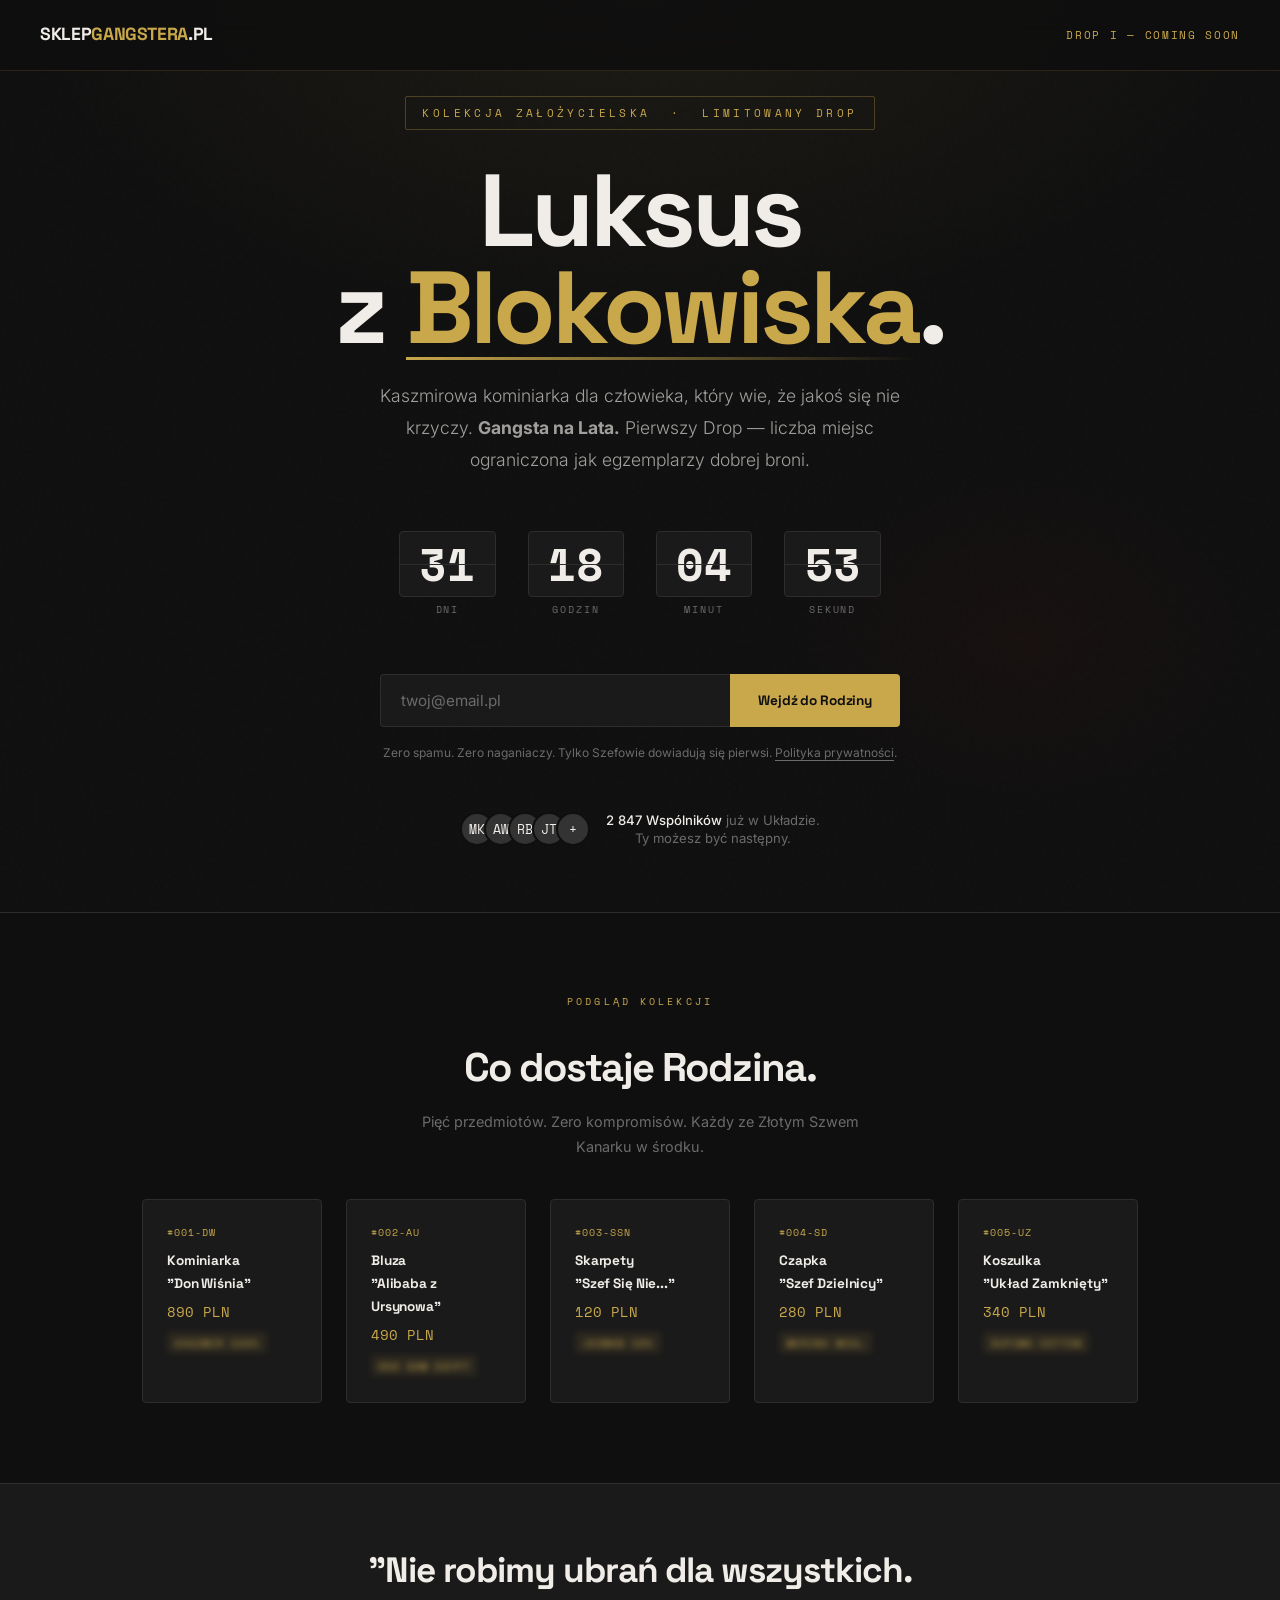
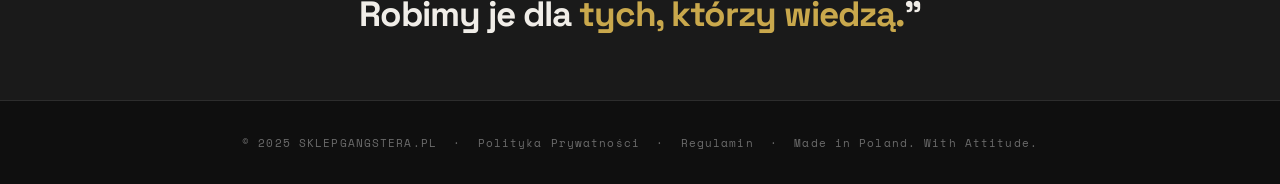
==== index.html @ 91f9b4fa "zmiany na start" ====
<!DOCTYPE html>
<html lang="pl">
<head>
  <meta charset="UTF-8">
  <meta name="viewport" content="width=device-width, initial-scale=1.0">
  <title>sklepgangstera.pl — Wejdź do Rodziny | Drop I 2025</title>
  <meta name="description" content="Ironiczny dom mody z polskim rodowodem. Kaszmirowe kominiarski, 500GSM bluzy. Materiały jak paryski dom mody, klimat jak Ursynów. Zapisz się na premierowy drop.">
  <meta property="og:title" content="sklepgangstera.pl — Luksus z Blokowiska">
  <meta property="og:description" content="Wejdź do Rodziny. Pierwszy Drop już wkrótce.">
  <meta property="og:type" content="website">
  <link rel="canonical" href="https://sklepgangstera.pl">
  <link rel="stylesheet" href="style1.css">
  <!-- Favicon placeholder -->
  <link rel="icon" href="data:image/svg+xml,<svg xmlns='http://www.w3.org/2000/svg' viewBox='0 0 100 100'><text y='.9em' font-size='90'>🖤</text></svg>">
</head>
<body>

  <!-- ── NAVBAR ─────────────────────────── -->
  <nav class="navbar" role="navigation" aria-label="Nawigacja główna">
    <a href="#" class="navbar-logo" aria-label="sklepgangstera.pl strona główna">
      SKLEP<span>GANGSTERA</span>.PL
    </a>
    <span class="navbar-tag">DROP I — COMING SOON</span>
  </nav>

  <!-- ── HERO ───────────────────────────── -->
  <section class="hero" aria-labelledby="hero-headline">
    <div class="hero-bg" aria-hidden="true"></div>
    <div class="hero-bg-img" aria-hidden="true"></div>
    <div class="hero-noise" aria-hidden="true"></div>

    <div class="hero-content">

      <!-- Eyebrow -->
      <div class="hero-eyebrow" role="text">
        Kolekcja Założycielska &nbsp;·&nbsp; Limitowany Drop
      </div>

      <!-- Headline -->
      <h1 class="hero-headline" id="hero-headline">
        Luksus<br>
        z <span class="gold">Blokowiska</span>.
      </h1>

      <!-- Sub copy -->
      <p class="hero-sub">
        Kaszmirowa kominiarka dla człowieka, który wie, że jakoś
        się nie krzyczy. <strong>Gangsta na Lata.</strong>
        Pierwszy Drop — liczba miejsc ograniczona jak egzemplarzy
        dobrej broni.
      </p>

      <!-- Countdown -->
      <div class="countdown-wrap" aria-label="Odliczanie do premiery">
        <div class="countdown-item">
          <div class="countdown-num" id="cd-days">00</div>
          <div class="countdown-label">Dni</div>
        </div>
        <div class="countdown-item">
          <div class="countdown-num" id="cd-hours">00</div>
          <div class="countdown-label">Godzin</div>
        </div>
        <div class="countdown-item">
          <div class="countdown-num" id="cd-mins">00</div>
          <div class="countdown-label">Minut</div>
        </div>
        <div class="countdown-item">
          <div class="countdown-num" id="cd-secs">00</div>
          <div class="countdown-label">Sekund</div>
        </div>
      </div>

      <!-- Waitlist Form -->
      <div class="waitlist-form">
        <form id="waitlist-form" novalidate>
          <div class="form-group">
            <label for="email-input" class="sr-only">Twój adres email</label>
            <input
              type="email"
              id="email-input"
              class="form-input"
              placeholder="twoj@email.pl"
              required
              autocomplete="email"
              aria-required="true"
            >
            <button type="submit" class="form-btn" id="waitlist-submit-btn">
              Wejdź do Rodziny
            </button>
          </div>
          <p class="form-fine-print">
            Zero spamu. Zero naganiaczy. Tylko Szefowie dowiadują się pierwsi.
            <a href="#" tabindex="-1">Polityka prywatności</a>.
          </p>
        </form>

        <div class="form-success" id="form-success" role="alert" aria-live="polite">
          <div class="check-icon" aria-hidden="true">✦</div>
          <p>Jesteś w Układzie, Wspólniku.</p>
          <span>Dostaniesz maila pierwsza/pierwszy. Przed wszystkimi innymi.</span>
        </div>
      </div>

      <!-- Social Proof -->
      <div class="social-proof" aria-label="Dowód społeczny">
        <div class="avatars" aria-hidden="true">
          <div class="av">MK</div>
          <div class="av">AW</div>
          <div class="av">RB</div>
          <div class="av">JT</div>
          <div class="av">+</div>
        </div>
        <p class="social-text">
          <strong>2 847 Wspólników</strong> już w Układzie.<br>
          Ty możesz być następny.
        </p>
      </div>

    </div>
  </section>

  <!-- ── PRODUCT TEASER ─────────────────── -->
  <section class="teaser" aria-labelledby="teaser-heading">
    <div class="teaser-label">Podgląd Kolekcji</div>
    <h2 id="teaser-heading" style="font-family: var(--font-head); font-size: clamp(1.6rem,4vw,2.5rem); font-weight: 800; letter-spacing: -0.04em; margin-bottom: 0.5rem;">
      Co dostaje Rodzina.
    </h2>
    <p style="color: var(--cement); font-size: 0.9rem; max-width: 480px; margin: 0 auto;">
      Pięć przedmiotów. Zero kompromisów. Każdy ze Złotym Szwem Kanarku w środku.
    </p>

    <div class="teaser-products" role="list">

      <article class="teaser-product" role="listitem">
        <div class="tp-tag">#001-DW</div>
        <div class="tp-name">Kominiarka<br>"Don Wiśnia"</div>
        <div class="tp-price">890 PLN</div>
        <div class="blur-badge">Kaszmir 100%</div>
      </article>

      <article class="teaser-product" role="listitem">
        <div class="tp-tag">#002-AU</div>
        <div class="tp-name">Bluza<br>"Alibaba z Ursynowa"</div>
        <div class="tp-price">490 PLN</div>
        <div class="blur-badge">500 GSM Egypt</div>
      </article>

      <article class="teaser-product" role="listitem">
        <div class="tp-tag">#003-SSN</div>
        <div class="tp-name">Skarpety<br>"Szef Się Nie..."</div>
        <div class="tp-price">120 PLN</div>
        <div class="blur-badge">Jedwab 15%</div>
      </article>

      <article class="teaser-product" role="listitem">
        <div class="tp-tag">#004-SD</div>
        <div class="tp-name">Czapka<br>"Szef Dzielnicy"</div>
        <div class="tp-price">280 PLN</div>
        <div class="blur-badge">Merino Wool</div>
      </article>

      <article class="teaser-product" role="listitem">
        <div class="tp-tag">#005-UZ</div>
        <div class="tp-name">Koszulka<br>"Układ Zamknięty"</div>
        <div class="tp-price">340 PLN</div>
        <div class="blur-badge">Supima Cotton</div>
      </article>

    </div>
  </section>

  <!-- ── MANIFESTO ──────────────────────── -->
  <section class="manifesto" aria-label="Manifest marki">
    <blockquote>
      "Nie robimy ubrań dla wszystkich.<br>
      Robimy je dla <em>tych, którzy wiedzą.</em>"
    </blockquote>
  </section>

  <!-- ── FOOTER ─────────────────────────── -->
  <footer role="contentinfo">
    <p>
      &copy; 2025 SKLEPGANGSTERA.PL &nbsp;·&nbsp;
      <a href="#">Polityka Prywatności</a> &nbsp;·&nbsp;
      <a href="#">Regulamin</a> &nbsp;·&nbsp;
      Made in Poland. With Attitude.
    </p>
  </footer>

  <!-- ── SCRIPTS ────────────────────────── -->
  <script>
    /* === COUNTDOWN ======================= */
    (function() {
      // Drop date: 31 dni od dziś
      const dropDate = new Date();
      dropDate.setDate(dropDate.getDate() + 31);
      dropDate.setHours(20, 0, 0, 0);

      const pad = n => String(n).padStart(2, '0');

      function tick() {
        const now  = Date.now();
        const diff = dropDate - now;

        if (diff <= 0) {
          document.getElementById('cd-days').textContent  = '00';
          document.getElementById('cd-hours').textContent = '00';
          document.getElementById('cd-mins').textContent  = '00';
          document.getElementById('cd-secs').textContent  = '00';
          return;
        }

        const days  = Math.floor(diff / 86400000);
        const hours = Math.floor((diff % 86400000) / 3600000);
        const mins  = Math.floor((diff % 3600000)  / 60000);
        const secs  = Math.floor((diff % 60000)    / 1000);

        document.getElementById('cd-days').textContent  = pad(days);
        document.getElementById('cd-hours').textContent = pad(hours);
        document.getElementById('cd-mins').textContent  = pad(mins);
        document.getElementById('cd-secs').textContent  = pad(secs);
      }

      tick();
      setInterval(tick, 1000);
    })();

    /* === FORM SUBMIT ===================== */
    (function() {
      const form    = document.getElementById('waitlist-form');
      const success = document.getElementById('form-success');
      const input   = document.getElementById('email-input');
      const btn     = document.getElementById('waitlist-submit-btn');

      form.addEventListener('submit', function(e) {
        e.preventDefault();

        const email = input.value.trim();
        if (!email || !email.includes('@')) {
          input.style.borderColor = '#8c1c13';
          input.focus();
          return;
        }

        // Reset border
        input.style.borderColor = '';

        // Loading state
        btn.textContent = '...';
        btn.disabled = true;

        // Simulate API call (replace with real endpoint)
        setTimeout(() => {
          form.style.display = 'none';
          success.classList.add('visible');

          // Store locally as fallback
          try {
            const emails = JSON.parse(localStorage.getItem('sg_waitlist') || '[]');
            if (!emails.includes(email)) {
              emails.push(email);
              localStorage.setItem('sg_waitlist', JSON.stringify(emails));
            }
          } catch(err) {}
        }, 900);
      });

      // Real-time validation feedback
      input.addEventListener('input', function() {
        if (this.style.borderColor === 'rgb(140, 28, 19)') {
          this.style.borderColor = '';
        }
      });
    })();

    /* === MICRO SCROLL ANIMATION ========== */
    (function() {
      const observer = new IntersectionObserver((entries) => {
        entries.forEach(entry => {
          if (entry.isIntersecting) {
            entry.target.style.opacity = '1';
            entry.target.style.transform = 'translateY(0)';
          }
        });
      }, { threshold: 0.15 });

      document.querySelectorAll('.teaser-product, .manifesto blockquote').forEach(el => {
        el.style.opacity = '0';
        el.style.transform = 'translateY(24px)';
        el.style.transition = 'opacity 0.6s ease, transform 0.6s ease';
        observer.observe(el);
      });
    })();

    /* === PARALLAX BG ===================== */
    (function() {
      const bg = document.querySelector('.hero-bg-img');
      if (!bg || window.matchMedia('(prefers-reduced-motion: reduce)').matches) return;

      window.addEventListener('scroll', () => {
        const y = window.scrollY * 0.4;
        bg.style.transform = `translateY(${y}px)`;
      }, { passive: true });
    })();
  </script>
  <!-- Screen reader only style -->
  <style>.sr-only{position:absolute;width:1px;height:1px;padding:0;margin:-1px;overflow:hidden;clip:rect(0,0,0,0);border:0;white-space:nowrap}</style>
</body>
</html>
---- style1.css ----
/* ============================================
   style1.css — SKLEPGANGSTERA.PL
   Landing Page / Waitlist (index1.html)
   ============================================ */

@import url('https://fonts.googleapis.com/css2?family=Space+Grotesk:wght@400;600;700;800&family=Inter:wght@300;400;500&family=Space+Mono:wght@400;700&display=swap');

/* ── CSS VARIABLES ─────────────────────────── */
:root {
  --asfalt:       #0f0f0f;
  --betoniarz:    #1a1a1a;
  --grys:         #2d2d2d;
  --cement:       #6b6b6b;
  --kaszmirowy:   #f0ede8;
  --kanarek:      #c9a84c;
  --kanarek-luz:  #e8c96a;
  --krew:         #8c1c13;

  --font-head:  'Space Grotesk', sans-serif;
  --font-body:  'Inter', sans-serif;
  --font-mono:  'Space Mono', monospace;

  --radius:     4px;
  --transition: 0.3s cubic-bezier(0.4, 0, 0.2, 1);
  --max-w:      1200px;
}

/* ── RESET ────────────────────────────────── */
*, *::before, *::after { box-sizing: border-box; margin: 0; padding: 0; }

html {
  scroll-behavior: smooth;
  -webkit-font-smoothing: antialiased;
}

body {
  background: var(--asfalt);
  color: var(--kaszmirowy);
  font-family: var(--font-body);
  font-weight: 400;
  line-height: 1.7;
  overflow-x: hidden;
}

/* ── NAV BAR ──────────────────────────────── */
.navbar {
  position: fixed;
  top: 0; left: 0; right: 0;
  z-index: 100;
  display: flex;
  align-items: center;
  justify-content: space-between;
  padding: 1.25rem 2.5rem;
  background: rgba(15, 15, 15, 0.85);
  backdrop-filter: blur(20px);
  border-bottom: 1px solid rgba(201, 168, 76, 0.15);
}

.navbar-logo {
  font-family: var(--font-head);
  font-weight: 800;
  font-size: 1.1rem;
  letter-spacing: -0.02em;
  color: var(--kaszmirowy);
  text-decoration: none;
}

.navbar-logo span {
  color: var(--kanarek);
}

.navbar-tag {
  font-family: var(--font-mono);
  font-size: 0.7rem;
  color: var(--kanarek);
  letter-spacing: 0.15em;
  text-transform: uppercase;
}

/* ── HERO SECTION ─────────────────────────── */
.hero {
  position: relative;
  min-height: 100vh;
  display: flex;
  align-items: center;
  justify-content: center;
  overflow: hidden;
}

.hero-bg {
  position: absolute;
  inset: 0;
  background:
    radial-gradient(ellipse 80% 60% at 50% 0%, rgba(201, 168, 76, 0.07) 0%, transparent 60%),
    radial-gradient(ellipse 40% 40% at 80% 70%, rgba(140, 28, 19, 0.06) 0%, transparent 50%),
    var(--asfalt);
}

.hero-bg-img {
  position: absolute;
  inset: 0;
  background-image: url('https://images.unsplash.com/photo-1558618666-fcd25c85cd64?w=1920&q=80&auto=format&fit=crop');
  background-size: cover;
  background-position: center 30%;
  opacity: 0.12;
  filter: grayscale(100%);
}

.hero-noise {
  position: absolute;
  inset: 0;
  background-image: url("data:image/svg+xml,%3Csvg viewBox='0 0 256 256' xmlns='http://www.w3.org/2000/svg'%3E%3Cfilter id='noise'%3E%3CfeTurbulence type='fractalNoise' baseFrequency='0.9' numOctaves='4' stitchTiles='stitch'/%3E%3C/filter%3E%3Crect width='100%25' height='100%25' filter='url(%23noise)' opacity='0.04'/%3E%3C/svg%3E");
  opacity: 0.4;
  pointer-events: none;
}

.hero-content {
  position: relative;
  z-index: 2;
  max-width: 860px;
  width: 100%;
  padding: 6rem 2rem 4rem;
  text-align: center;
}

.hero-eyebrow {
  display: inline-block;
  font-family: var(--font-mono);
  font-size: 0.7rem;
  letter-spacing: 0.3em;
  color: var(--kanarek);
  text-transform: uppercase;
  margin-bottom: 2rem;
  padding: 0.4rem 1rem;
  border: 1px solid rgba(201, 168, 76, 0.3);
  border-radius: 2px;
  animation: fadeSlideDown 0.8s var(--transition) both;
}

.hero-headline {
  font-family: var(--font-head);
  font-weight: 800;
  font-size: clamp(2.8rem, 8vw, 6.5rem);
  line-height: 0.95;
  letter-spacing: -0.04em;
  margin-bottom: 1.5rem;
  animation: fadeSlideUp 0.9s var(--transition) 0.1s both;
}

.hero-headline .gold {
  color: var(--kanarek);
  position: relative;
  display: inline-block;
}

.hero-headline .gold::after {
  content: '';
  position: absolute;
  bottom: -4px;
  left: 0;
  right: 0;
  height: 3px;
  background: linear-gradient(90deg, var(--kanarek), transparent);
}

.hero-sub {
  font-family: var(--font-body);
  font-weight: 300;
  font-size: 1.1rem;
  color: rgba(240, 237, 232, 0.65);
  max-width: 520px;
  margin: 0 auto 3.5rem;
  line-height: 1.8;
  animation: fadeSlideUp 0.9s var(--transition) 0.2s both;
}

/* ── COUNTDOWN ────────────────────────────── */
.countdown-wrap {
  display: flex;
  gap: 2rem;
  justify-content: center;
  margin-bottom: 3.5rem;
  animation: fadeSlideUp 0.9s var(--transition) 0.3s both;
}

.countdown-item {
  display: flex;
  flex-direction: column;
  align-items: center;
  gap: 0.25rem;
}

.countdown-num {
  font-family: var(--font-mono);
  font-size: 2.8rem;
  font-weight: 700;
  color: var(--kaszmirowy);
  line-height: 1;
  background: var(--betoniarz);
  border: 1px solid var(--grys);
  padding: 0.6rem 1.2rem;
  border-radius: var(--radius);
  min-width: 80px;
  text-align: center;
  position: relative;
  overflow: hidden;
}

.countdown-num::before {
  content: '';
  position: absolute;
  top: 50%;
  left: 0; right: 0;
  height: 1px;
  background: var(--grys);
}

.countdown-label {
  font-family: var(--font-mono);
  font-size: 0.6rem;
  letter-spacing: 0.2em;
  color: var(--cement);
  text-transform: uppercase;
}

/* ── FORM ─────────────────────────────────── */
.waitlist-form {
  max-width: 520px;
  margin: 0 auto;
  animation: fadeSlideUp 0.9s var(--transition) 0.4s both;
}

.form-group {
  display: flex;
  gap: 0;
  margin-bottom: 1rem;
  position: relative;
}

.form-input {
  flex: 1;
  background: var(--betoniarz);
  border: 1px solid var(--grys);
  border-right: none;
  color: var(--kaszmirowy);
  font-family: var(--font-body);
  font-size: 0.95rem;
  padding: 1rem 1.25rem;
  border-radius: var(--radius) 0 0 var(--radius);
  outline: none;
  transition: border-color var(--transition);
}

.form-input::placeholder {
  color: var(--cement);
}

.form-input:focus {
  border-color: var(--kanarek);
}

.form-btn {
  background: var(--kanarek);
  color: var(--asfalt);
  border: none;
  font-family: var(--font-head);
  font-weight: 700;
  font-size: 0.85rem;
  letter-spacing: -0.01em;
  padding: 1rem 1.75rem;
  cursor: pointer;
  border-radius: 0 var(--radius) var(--radius) 0;
  transition: background var(--transition), transform var(--transition);
  white-space: nowrap;
}

.form-btn:hover {
  background: var(--kanarek-luz);
  transform: translateY(-1px);
}

.form-btn:active {
  transform: translateY(0);
}

.form-fine-print {
  font-family: var(--font-body);
  font-size: 0.75rem;
  color: var(--cement);
  text-align: center;
  margin-top: 1rem;
}

.form-fine-print a {
  color: var(--cement);
  text-decoration: underline;
  text-underline-offset: 3px;
}

/* ── SUCCESS STATE ────────────────────────── */
.form-success {
  display: none;
  text-align: center;
  padding: 2rem;
  border: 1px solid rgba(201, 168, 76, 0.4);
  border-radius: var(--radius);
  background: rgba(201, 168, 76, 0.05);
}

.form-success.visible {
  display: block;
  animation: fadeSlideUp 0.5s var(--transition) both;
}

.form-success .check-icon {
  font-size: 2rem;
  margin-bottom: 0.5rem;
}

.form-success p {
  font-family: var(--font-head);
  font-size: 1.1rem;
  color: var(--kanarek);
  font-weight: 600;
}

.form-success span {
  display: block;
  font-size: 0.85rem;
  color: var(--cement);
  margin-top: 0.4rem;
}

/* ── SOCIAL PROOF ─────────────────────────── */
.social-proof {
  display: flex;
  align-items: center;
  justify-content: center;
  gap: 1rem;
  margin-top: 3rem;
  animation: fadeSlideUp 0.9s var(--transition) 0.5s both;
}

.avatars {
  display: flex;
}

.avatars .av {
  width: 34px;
  height: 34px;
  border-radius: 50%;
  border: 2px solid var(--asfalt);
  background: #333;
  margin-left: -10px;
  overflow: hidden;
  font-size: 0.8rem;
  display: flex;
  align-items: center;
  justify-content: center;
  color: var(--kaszmirowy);
  font-family: var(--font-mono);
}

.avatars .av:first-child { margin-left: 0; }

.social-text {
  font-size: 0.82rem;
  color: var(--cement);
  line-height: 1.4;
}

.social-text strong {
  color: var(--kaszmirowy);
  font-weight: 500;
}

/* ── PRODUCT TEASER ───────────────────────── */
.teaser {
  position: relative;
  padding: 5rem 2rem;
  text-align: center;
  border-top: 1px solid var(--grys);
}

.teaser-label {
  font-family: var(--font-mono);
  font-size: 0.65rem;
  letter-spacing: 0.3em;
  color: var(--kanarek);
  text-transform: uppercase;
  margin-bottom: 1.5rem;
}

.teaser-products {
  display: flex;
  justify-content: center;
  gap: 1.5rem;
  flex-wrap: wrap;
  margin-top: 2.5rem;
}

.teaser-product {
  background: var(--betoniarz);
  border: 1px solid var(--grys);
  border-radius: var(--radius);
  padding: 1.5rem;
  width: 180px;
  text-align: left;
  transition: border-color var(--transition), transform var(--transition);
  position: relative;
  overflow: hidden;
}

.teaser-product::after {
  content: '';
  position: absolute;
  bottom: 0; left: 0; right: 0;
  height: 2px;
  background: linear-gradient(90deg, var(--kanarek), transparent);
  transform: scaleX(0);
  transform-origin: left;
  transition: transform var(--transition);
}

.teaser-product:hover {
  border-color: rgba(201, 168, 76, 0.5);
  transform: translateY(-4px);
}

.teaser-product:hover::after {
  transform: scaleX(1);
}

.tp-tag {
  font-family: var(--font-mono);
  font-size: 0.6rem;
  color: var(--kanarek);
  letter-spacing: 0.1em;
  margin-bottom: 0.5rem;
}

.tp-name {
  font-family: var(--font-head);
  font-weight: 700;
  font-size: 0.85rem;
  letter-spacing: -0.01em;
  color: var(--kaszmirowy);
  margin-bottom: 0.3rem;
}

.tp-price {
  font-family: var(--font-mono);
  font-size: 0.9rem;
  color: var(--kanarek);
}

.blur-badge {
  display: inline-block;
  background: rgba(201, 168, 76, 0.1);
  color: var(--kanarek);
  font-family: var(--font-mono);
  font-size: 0.6rem;
  letter-spacing: 0.1em;
  padding: 0.15rem 0.5rem;
  border-radius: 2px;
  margin-top: 0.5rem;
  text-transform: uppercase;
  filter: blur(3px);
  user-select: none;
}

/* ── MANIFESTO STRIP ──────────────────────── */
.manifesto {
  padding: 4rem 2rem;
  border-top: 1px solid var(--grys);
  text-align: center;
  background: var(--betoniarz);
}

.manifesto blockquote {
  font-family: var(--font-head);
  font-weight: 700;
  font-size: clamp(1.4rem, 4vw, 2.2rem);
  letter-spacing: -0.03em;
  line-height: 1.25;
  max-width: 700px;
  margin: 0 auto;
  color: var(--kaszmirowy);
}

.manifesto blockquote em {
  color: var(--kanarek);
  font-style: normal;
}

/* ── FOOTER ───────────────────────────────── */
footer {
  padding: 2rem;
  text-align: center;
  border-top: 1px solid var(--grys);
  font-family: var(--font-mono);
  font-size: 0.7rem;
  color: var(--cement);
  letter-spacing: 0.1em;
}

footer a {
  color: var(--cement);
  text-decoration: none;
}

footer a:hover {
  color: var(--kanarek);
}

/* ── ANIMATIONS ───────────────────────────── */
@keyframes fadeSlideUp {
  from { opacity: 0; transform: translateY(28px); }
  to   { opacity: 1; transform: translateY(0); }
}

@keyframes fadeSlideDown {
  from { opacity: 0; transform: translateY(-16px); }
  to   { opacity: 1; transform: translateY(0); }
}

/* ── RESPONSIVE ───────────────────────────── */
@media (max-width: 640px) {
  .navbar { padding: 1rem 1.25rem; }
  .navbar-tag { display: none; }

  .hero-content { padding: 5rem 1.25rem 3rem; }

  .countdown-wrap { gap: 1rem; }
  .countdown-num { font-size: 2rem; min-width: 60px; padding: 0.5rem 0.8rem; }

  .form-group { flex-direction: column; }
  .form-input { border-right: 1px solid var(--grys); border-radius: var(--radius) var(--radius) 0 0; }
  .form-btn { border-radius: 0 0 var(--radius) var(--radius); padding: 1rem; }

  .teaser-products { gap: 1rem; }
  .teaser-product { width: 140px; padding: 1rem; }
}
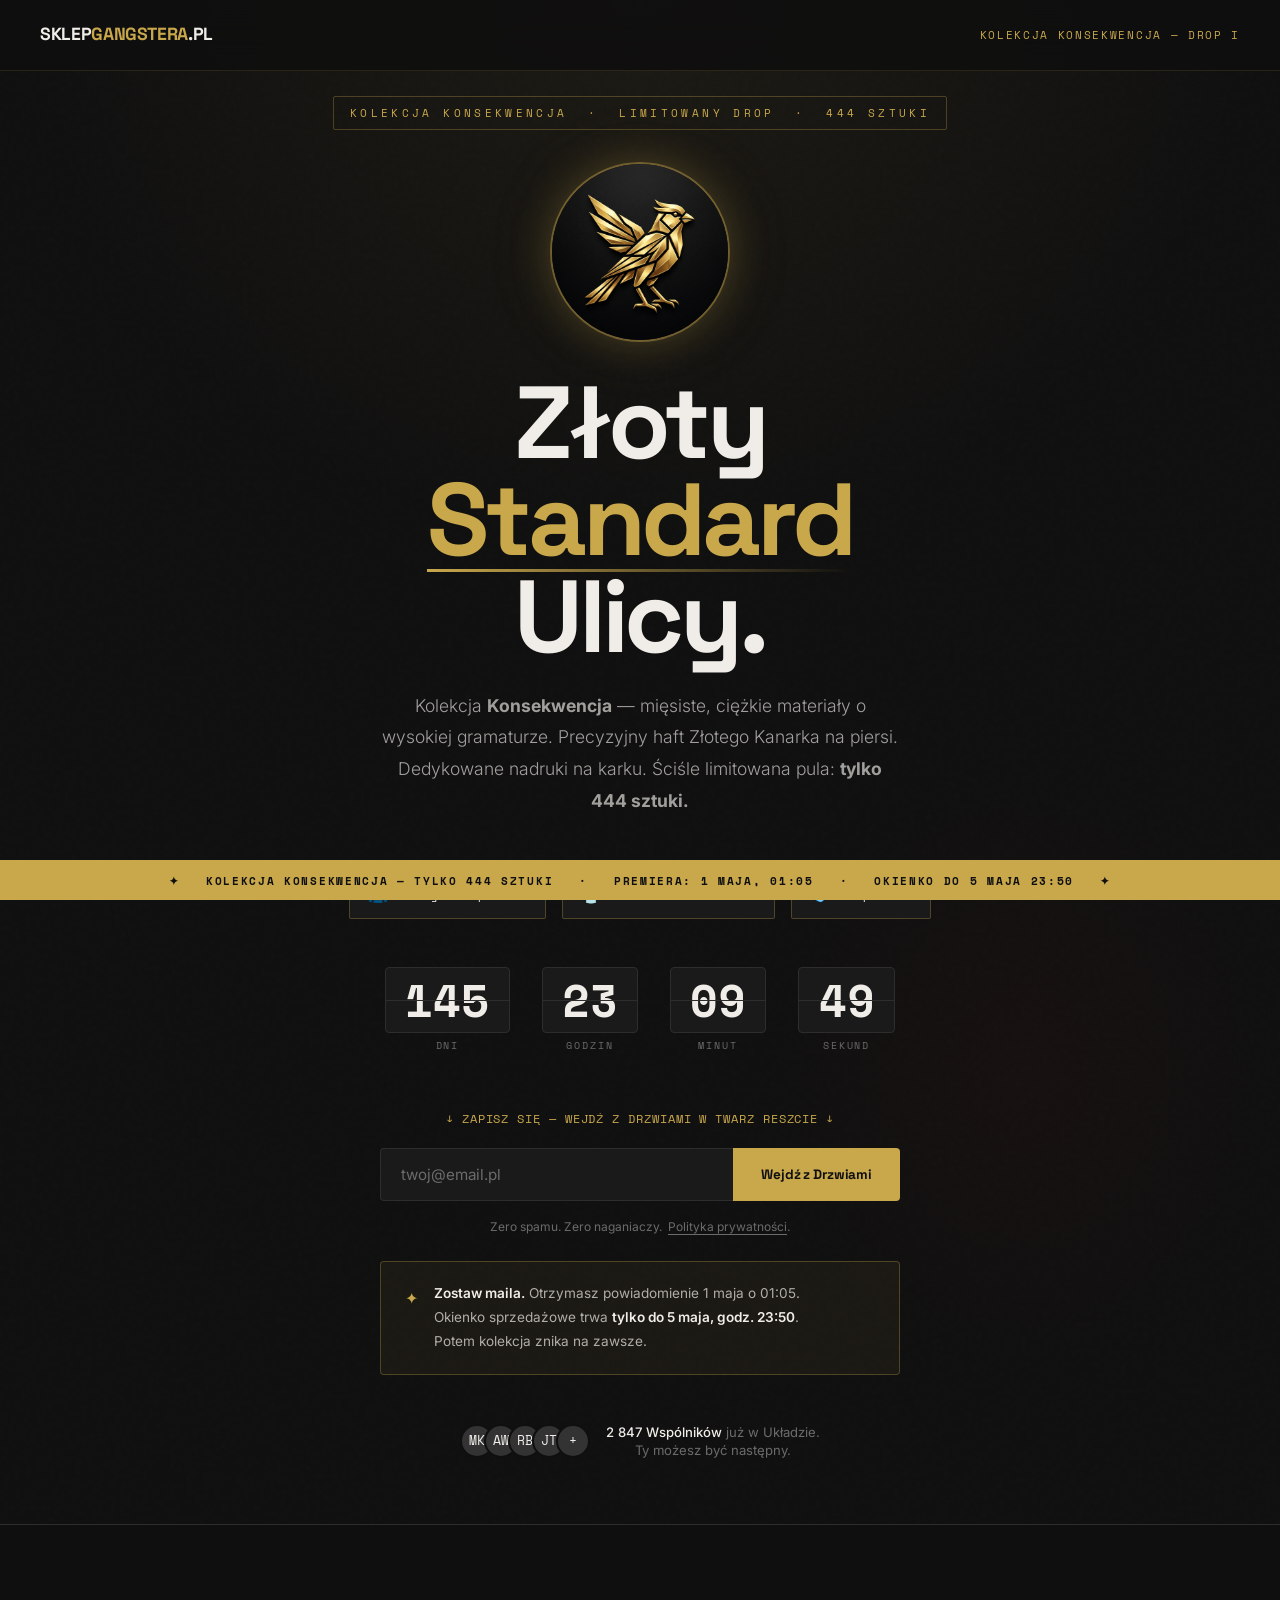
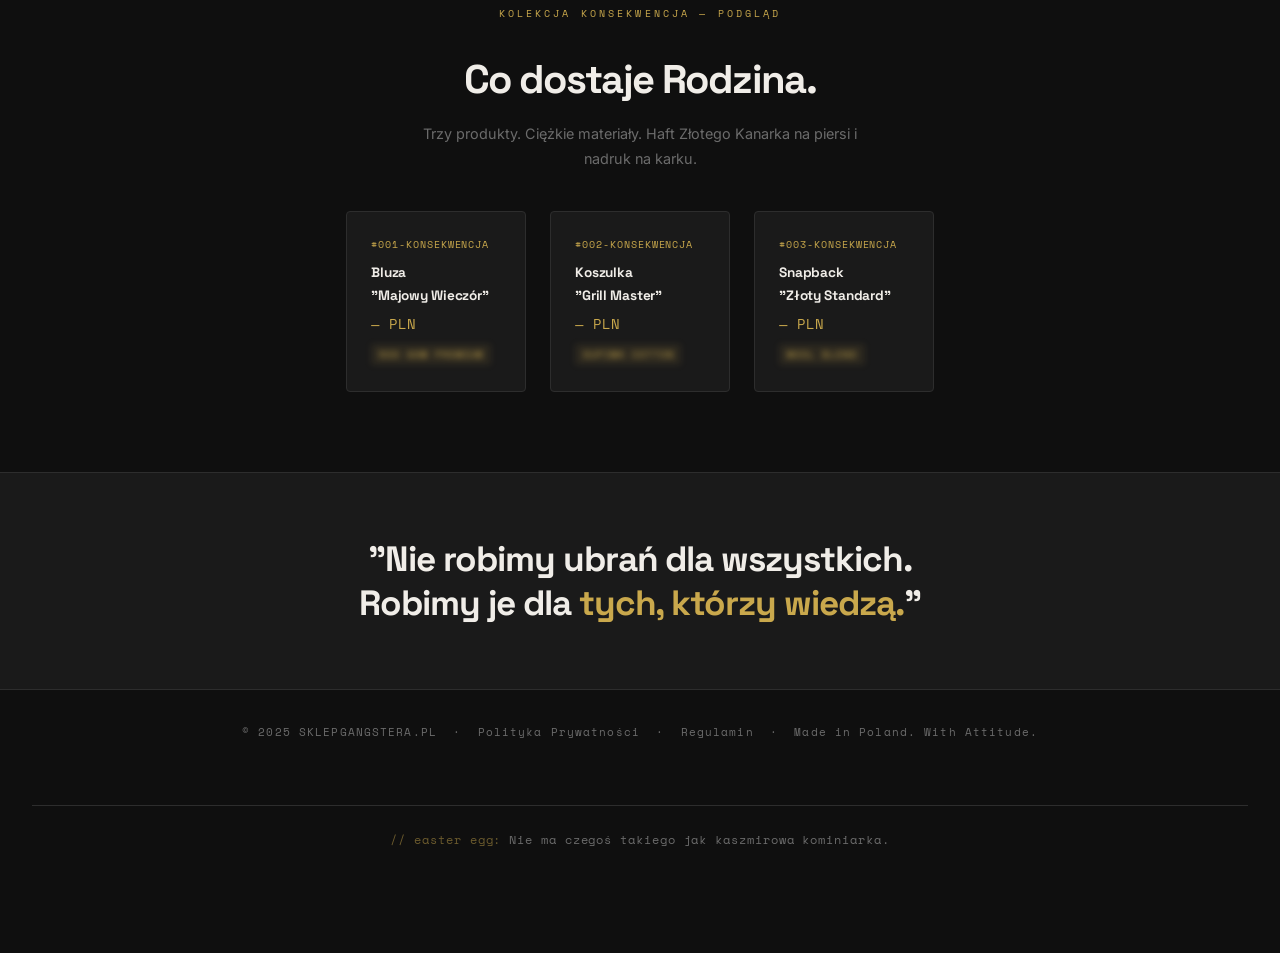
==== commit 8d07c21e: "zmiany na startowe" ====
--- a/index.html
+++ b/index.html
@@ -3,24 +3,123 @@
 <head>
   <meta charset="UTF-8">
   <meta name="viewport" content="width=device-width, initial-scale=1.0">
-  <title>sklepgangstera.pl — Wejdź do Rodziny | Drop I 2025</title>
-  <meta name="description" content="Ironiczny dom mody z polskim rodowodem. Kaszmirowe kominiarski, 500GSM bluzy. Materiały jak paryski dom mody, klimat jak Ursynów. Zapisz się na premierowy drop.">
-  <meta property="og:title" content="sklepgangstera.pl — Luksus z Blokowiska">
-  <meta property="og:description" content="Wejdź do Rodziny. Pierwszy Drop już wkrótce.">
+  <title>sklepgangstera.pl — Złoty Standard Ulicy | Drop Kolekcja Konsekwencja</title>
+  <meta name="description" content="Kolekcja Konsekwencja — tylko 444 sztuki. Bluzy, koszulki, snapbacki z precyzyjnym haftem Złotego Kanarka. Zapisz się na drop 1 maja 01:05.">
+  <meta property="og:title" content="sklepgangstera.pl — Złoty Standard Ulicy">
+  <meta property="og:description" content="Kolekcja Konsekwencja. Tylko 444 sztuki. Drop 1 maja 01:05. Okienko do 5 maja 23:50.">
   <meta property="og:type" content="website">
   <link rel="canonical" href="https://sklepgangstera.pl">
   <link rel="stylesheet" href="style1.css">
-  <!-- Favicon placeholder -->
-  <link rel="icon" href="data:image/svg+xml,<svg xmlns='http://www.w3.org/2000/svg' viewBox='0 0 100 100'><text y='.9em' font-size='90'>🖤</text></svg>">
+  <link rel="icon" href="data:image/svg+xml,<svg xmlns='http://www.w3.org/2000/svg' viewBox='0 0 100 100'><text y='.9em' font-size='90'>🐤</text></svg>">
+  <style>
+    /* ── KANAREK IMAGE ─────────────────────── */
+    .kanarek-hero-img {
+      width: clamp(100px, 18vw, 180px);
+      height: clamp(100px, 18vw, 180px);
+      object-fit: cover;
+      border-radius: 50%;
+      border: 2px solid rgba(201, 168, 76, 0.5);
+      box-shadow: 0 0 40px rgba(201, 168, 76, 0.25), 0 0 80px rgba(201, 168, 76, 0.08);
+      margin: 0 auto 2rem;
+      display: block;
+      animation: fadeSlideDown 0.8s cubic-bezier(0.4, 0, 0.2, 1) both;
+    }
+
+    /* ── STICKY FOMO BANNER ────────────────── */
+    .scarcity-banner {
+      position: fixed;
+      bottom: 0; left: 0; right: 0;
+      z-index: 200;
+      background: var(--kanarek);
+      color: var(--asfalt);
+      font-family: var(--font-mono);
+      font-size: 0.7rem;
+      letter-spacing: 0.15em;
+      text-transform: uppercase;
+      text-align: center;
+      padding: 0.65rem 1rem;
+      font-weight: 700;
+    }
+
+    /* ── COLLECTION PREVIEW ────────────────── */
+    .collection-preview {
+      display: flex;
+      gap: 1rem;
+      justify-content: center;
+      flex-wrap: wrap;
+      margin: 2rem 0 3rem;
+      animation: fadeSlideUp 0.9s cubic-bezier(0.4,0,0.2,1) 0.25s both;
+    }
+
+    .col-pill {
+      background: var(--betoniarz);
+      border: 1px solid rgba(201, 168, 76, 0.3);
+      color: var(--kaszmirowy);
+      font-family: var(--font-mono);
+      font-size: 0.72rem;
+      letter-spacing: 0.1em;
+      padding: 0.55rem 1.1rem;
+      border-radius: 2px;
+      display: flex;
+      align-items: center;
+      gap: 0.5rem;
+    }
+
+    .col-pill-icon {
+      font-size: 1rem;
+    }
+
+    /* ── CTA TEXT ──────────────────────────── */
+    .form-cta-text {
+      font-family: var(--font-mono);
+      font-size: 0.72rem;
+      color: var(--kanarek);
+      letter-spacing: 0.08em;
+      text-transform: uppercase;
+      text-align: center;
+      margin-bottom: 1.2rem;
+    }
+
+    /* ── EASTER EGG / MANIFESTO ──────────────────*/
+    .easter-egg {
+      margin-top: 4rem;
+      padding: 1.5rem 2rem;
+      border-top: 1px solid var(--grys);
+      text-align: center;
+      font-family: var(--font-mono);
+      font-size: 0.72rem;
+      color: var(--cement);
+      letter-spacing: 0.08em;
+    }
+
+    .easter-egg span {
+      color: rgba(201, 168, 76, 0.5);
+    }
+
+    .sr-only {
+      position: absolute;
+      width: 1px; height: 1px;
+      padding: 0; margin: -1px;
+      overflow: hidden;
+      clip: rect(0,0,0,0);
+      border: 0;
+      white-space: nowrap;
+    }
+  </style>
 </head>
 <body>
+
+  <!-- ── STICKY SCARCITY BANNER ──────────────── -->
+  <div class="scarcity-banner" role="status" aria-live="polite">
+    ✦ &nbsp; Kolekcja Konsekwencja — tylko 444 sztuki &nbsp; · &nbsp; Premiera: 1 maja, 01:05 &nbsp; · &nbsp; Okienko do 5 maja 23:50 &nbsp; ✦
+  </div>
 
   <!-- ── NAVBAR ─────────────────────────── -->
   <nav class="navbar" role="navigation" aria-label="Nawigacja główna">
     <a href="#" class="navbar-logo" aria-label="sklepgangstera.pl strona główna">
       SKLEP<span>GANGSTERA</span>.PL
     </a>
-    <span class="navbar-tag">DROP I — COMING SOON</span>
+    <span class="navbar-tag">KOLEKCJA KONSEKWENCJA — DROP I</span>
   </nav>
 
   <!-- ── HERO ───────────────────────────── -->
@@ -33,25 +132,51 @@
 
       <!-- Eyebrow -->
       <div class="hero-eyebrow" role="text">
-        Kolekcja Założycielska &nbsp;·&nbsp; Limitowany Drop
+        Kolekcja Konsekwencja &nbsp;·&nbsp; Limitowany Drop &nbsp;·&nbsp; 444 Sztuki
       </div>
 
-      <!-- Headline -->
+      <!-- Złoty Kanarek -->
+      <img
+        src="kanarek.png"
+        alt="Złoty Kanarek — logo sklepgangstera.pl"
+        class="kanarek-hero-img"
+        fetchpriority="high"
+        decoding="async"
+      >
+
+      <!-- H1 — Nowe hasło marki -->
       <h1 class="hero-headline" id="hero-headline">
-        Luksus<br>
-        z <span class="gold">Blokowiska</span>.
+        Złoty<br>
+        <span class="gold">Standard</span><br>
+        Ulicy.
       </h1>
 
       <!-- Sub copy -->
       <p class="hero-sub">
-        Kaszmirowa kominiarka dla człowieka, który wie, że jakoś
-        się nie krzyczy. <strong>Gangsta na Lata.</strong>
-        Pierwszy Drop — liczba miejsc ograniczona jak egzemplarzy
-        dobrej broni.
+        Kolekcja <strong>Konsekwencja</strong> — mięsiste, ciężkie materiały
+        o wysokiej gramaturze. Precyzyjny haft Złotego Kanarka na piersi.
+        Dedykowane nadruki na karku. Ściśle limitowana pula:
+        <strong>tylko 444 sztuki.</strong>
       </p>
 
+      <!-- Collection preview pills -->
+      <div class="collection-preview" role="list" aria-label="Asortyment kolekcji">
+        <div class="col-pill" role="listitem">
+          <span class="col-pill-icon">🧥</span>
+          Bluzy z Kapturem
+        </div>
+        <div class="col-pill" role="listitem">
+          <span class="col-pill-icon">👕</span>
+          Koszulki do Grilla
+        </div>
+        <div class="col-pill" role="listitem">
+          <span class="col-pill-icon">🧢</span>
+          Snapbacki
+        </div>
+      </div>
+
       <!-- Countdown -->
-      <div class="countdown-wrap" aria-label="Odliczanie do premiery">
+      <div class="countdown-wrap" aria-label="Odliczanie do premiery — 1 maja 01:05">
         <div class="countdown-item">
           <div class="countdown-num" id="cd-days">00</div>
           <div class="countdown-label">Dni</div>
@@ -69,6 +194,9 @@
           <div class="countdown-label">Sekund</div>
         </div>
       </div>
+
+      <!-- CTA text -->
+      <p class="form-cta-text">↓ Zapisz się — wejdź z drzwiami w twarz reszcie ↓</p>
 
       <!-- Waitlist Form -->
       <div class="waitlist-form">
@@ -85,19 +213,28 @@
               aria-required="true"
             >
             <button type="submit" class="form-btn" id="waitlist-submit-btn">
-              Wejdź do Rodziny
+              Wejdź z Drzwiami
             </button>
           </div>
           <p class="form-fine-print">
-            Zero spamu. Zero naganiaczy. Tylko Szefowie dowiadują się pierwsi.
-            <a href="#" tabindex="-1">Polityka prywatności</a>.
+            Zero spamu. Zero naganiaczy. &nbsp;<a href="#" tabindex="-1">Polityka prywatności</a>.
           </p>
         </form>
 
         <div class="form-success" id="form-success" role="alert" aria-live="polite">
           <div class="check-icon" aria-hidden="true">✦</div>
           <p>Jesteś w Układzie, Wspólniku.</p>
-          <span>Dostaniesz maila pierwsza/pierwszy. Przed wszystkimi innymi.</span>
+          <span>Dostaniesz maila pierwsza/pierwszy. Drzwi stoją otworem tylko dla Ciebie.</span>
+        </div>
+
+        <!-- ── ZASADY GRY ──────────────────── -->
+        <div class="zasady-gry" role="note" aria-label="Zasady dostępu do dropu">
+          <div class="zasady-gry-icon" aria-hidden="true">✦</div>
+          <div class="zasady-gry-text">
+            <strong>Zostaw maila.</strong> Otrzymasz powiadomienie 1 maja o 01:05.<br>
+            Okienko sprzedażowe trwa <strong>tylko do 5 maja, godz. 23:50</strong>.<br>
+            Potem kolekcja znika na zawsze.
+          </div>
         </div>
       </div>
 
@@ -121,49 +258,35 @@
 
   <!-- ── PRODUCT TEASER ─────────────────── -->
   <section class="teaser" aria-labelledby="teaser-heading">
-    <div class="teaser-label">Podgląd Kolekcji</div>
+    <div class="teaser-label">Kolekcja Konsekwencja — Podgląd</div>
     <h2 id="teaser-heading" style="font-family: var(--font-head); font-size: clamp(1.6rem,4vw,2.5rem); font-weight: 800; letter-spacing: -0.04em; margin-bottom: 0.5rem;">
       Co dostaje Rodzina.
     </h2>
     <p style="color: var(--cement); font-size: 0.9rem; max-width: 480px; margin: 0 auto;">
-      Pięć przedmiotów. Zero kompromisów. Każdy ze Złotym Szwem Kanarku w środku.
+      Trzy produkty. Ciężkie materiały. Haft Złotego Kanarka na piersi i nadruk na karku.
     </p>
 
     <div class="teaser-products" role="list">
 
       <article class="teaser-product" role="listitem">
-        <div class="tp-tag">#001-DW</div>
-        <div class="tp-name">Kominiarka<br>"Don Wiśnia"</div>
-        <div class="tp-price">890 PLN</div>
-        <div class="blur-badge">Kaszmir 100%</div>
+        <div class="tp-tag">#001-KONSEKWENCJA</div>
+        <div class="tp-name">Bluza<br>"Majowy Wieczór"</div>
+        <div class="tp-price">— PLN</div>
+        <div class="blur-badge">500 GSM Premium</div>
       </article>
 
       <article class="teaser-product" role="listitem">
-        <div class="tp-tag">#002-AU</div>
-        <div class="tp-name">Bluza<br>"Alibaba z Ursynowa"</div>
-        <div class="tp-price">490 PLN</div>
-        <div class="blur-badge">500 GSM Egypt</div>
+        <div class="tp-tag">#002-KONSEKWENCJA</div>
+        <div class="tp-name">Koszulka<br>"Grill Master"</div>
+        <div class="tp-price">— PLN</div>
+        <div class="blur-badge">Supima Cotton</div>
       </article>
 
       <article class="teaser-product" role="listitem">
-        <div class="tp-tag">#003-SSN</div>
-        <div class="tp-name">Skarpety<br>"Szef Się Nie..."</div>
-        <div class="tp-price">120 PLN</div>
-        <div class="blur-badge">Jedwab 15%</div>
-      </article>
-
-      <article class="teaser-product" role="listitem">
-        <div class="tp-tag">#004-SD</div>
-        <div class="tp-name">Czapka<br>"Szef Dzielnicy"</div>
-        <div class="tp-price">280 PLN</div>
-        <div class="blur-badge">Merino Wool</div>
-      </article>
-
-      <article class="teaser-product" role="listitem">
-        <div class="tp-tag">#005-UZ</div>
-        <div class="tp-name">Koszulka<br>"Układ Zamknięty"</div>
-        <div class="tp-price">340 PLN</div>
-        <div class="blur-badge">Supima Cotton</div>
+        <div class="tp-tag">#003-KONSEKWENCJA</div>
+        <div class="tp-name">Snapback<br>"Złoty Standard"</div>
+        <div class="tp-price">— PLN</div>
+        <div class="blur-badge">Wool Blend</div>
       </article>
 
     </div>
@@ -185,17 +308,28 @@
       <a href="#">Regulamin</a> &nbsp;·&nbsp;
       Made in Poland. With Attitude.
     </p>
+    <!-- Easter egg / manifest -->
+    <div class="easter-egg">
+      <span>// easter egg:</span> Nie ma czegoś takiego jak kaszmirowa kominiarka.
+    </div>
   </footer>
 
   <!-- ── SCRIPTS ────────────────────────── -->
   <script>
-    /* === COUNTDOWN ======================= */
+    /* === COUNTDOWN — 1 maja najbliższy, 01:05 === */
     (function() {
-      // Drop date: 31 dni od dziś
-      const dropDate = new Date();
-      dropDate.setDate(dropDate.getDate() + 31);
-      dropDate.setHours(20, 0, 0, 0);
-
+      function getNextMay1st() {
+        const now = new Date();
+        // Najbliższy 1 maja, godzina 01:05:00
+        let target = new Date(now.getFullYear(), 4, 1, 1, 5, 0, 0); // miesiąc 4 = maj (0-indexed)
+        if (now >= target) {
+          // Już minął — ustaw na przyszły rok
+          target = new Date(now.getFullYear() + 1, 4, 1, 1, 5, 0, 0);
+        }
+        return target;
+      }
+
+      const dropDate = getNextMay1st();
       const pad = n => String(n).padStart(2, '0');
 
       function tick() {
@@ -203,10 +337,11 @@
         const diff = dropDate - now;
 
         if (diff <= 0) {
-          document.getElementById('cd-days').textContent  = '00';
-          document.getElementById('cd-hours').textContent = '00';
-          document.getElementById('cd-mins').textContent  = '00';
-          document.getElementById('cd-secs').textContent  = '00';
+          ['cd-days','cd-hours','cd-mins','cd-secs'].forEach(id => {
+            document.getElementById(id).textContent = '00';
+          });
+          // Drop live — redirect do sklepu
+          // window.location.href = 'index2.html';
           return;
         }
 
@@ -242,19 +377,14 @@
           return;
         }
 
-        // Reset border
         input.style.borderColor = '';
-
-        // Loading state
         btn.textContent = '...';
         btn.disabled = true;
 
-        // Simulate API call (replace with real endpoint)
         setTimeout(() => {
           form.style.display = 'none';
           success.classList.add('visible');
 
-          // Store locally as fallback
           try {
             const emails = JSON.parse(localStorage.getItem('sg_waitlist') || '[]');
             if (!emails.includes(email)) {
@@ -265,7 +395,6 @@
         }, 900);
       });
 
-      // Real-time validation feedback
       input.addEventListener('input', function() {
         if (this.style.borderColor === 'rgb(140, 28, 19)') {
           this.style.borderColor = '';
@@ -303,7 +432,5 @@
       }, { passive: true });
     })();
   </script>
-  <!-- Screen reader only style -->
-  <style>.sr-only{position:absolute;width:1px;height:1px;padding:0;margin:-1px;overflow:hidden;clip:rect(0,0,0,0);border:0;white-space:nowrap}</style>
 </body>
 </html>
--- a/style1.css
+++ b/style1.css
@@ -40,6 +40,7 @@
   font-weight: 400;
   line-height: 1.7;
   overflow-x: hidden;
+  padding-bottom: 3rem; /* space for fixed scarcity banner */
 }
 
 /* ── NAV BAR ──────────────────────────────── */
@@ -431,6 +432,38 @@
   transform: scaleX(1);
 }
 
+/* ── ZASADY GRY INFO BOX ──────────────────── */
+.zasady-gry {
+  display: flex;
+  align-items: flex-start;
+  gap: 1rem;
+  margin-top: 1.5rem;
+  padding: 1.25rem 1.5rem;
+  background: rgba(201, 168, 76, 0.06);
+  border: 1px solid rgba(201, 168, 76, 0.3);
+  border-radius: 4px;
+  text-align: left;
+}
+
+.zasady-gry-icon {
+  font-size: 1rem;
+  color: var(--kanarek);
+  margin-top: 0.15rem;
+  flex-shrink: 0;
+}
+
+.zasady-gry-text {
+  font-family: var(--font-body);
+  font-size: 0.85rem;
+  color: rgba(240, 237, 232, 0.7);
+  line-height: 1.75;
+}
+
+.zasady-gry-text strong {
+  color: var(--kaszmirowy);
+  font-weight: 600;
+}
+
 .tp-tag {
   font-family: var(--font-mono);
   font-size: 0.6rem;
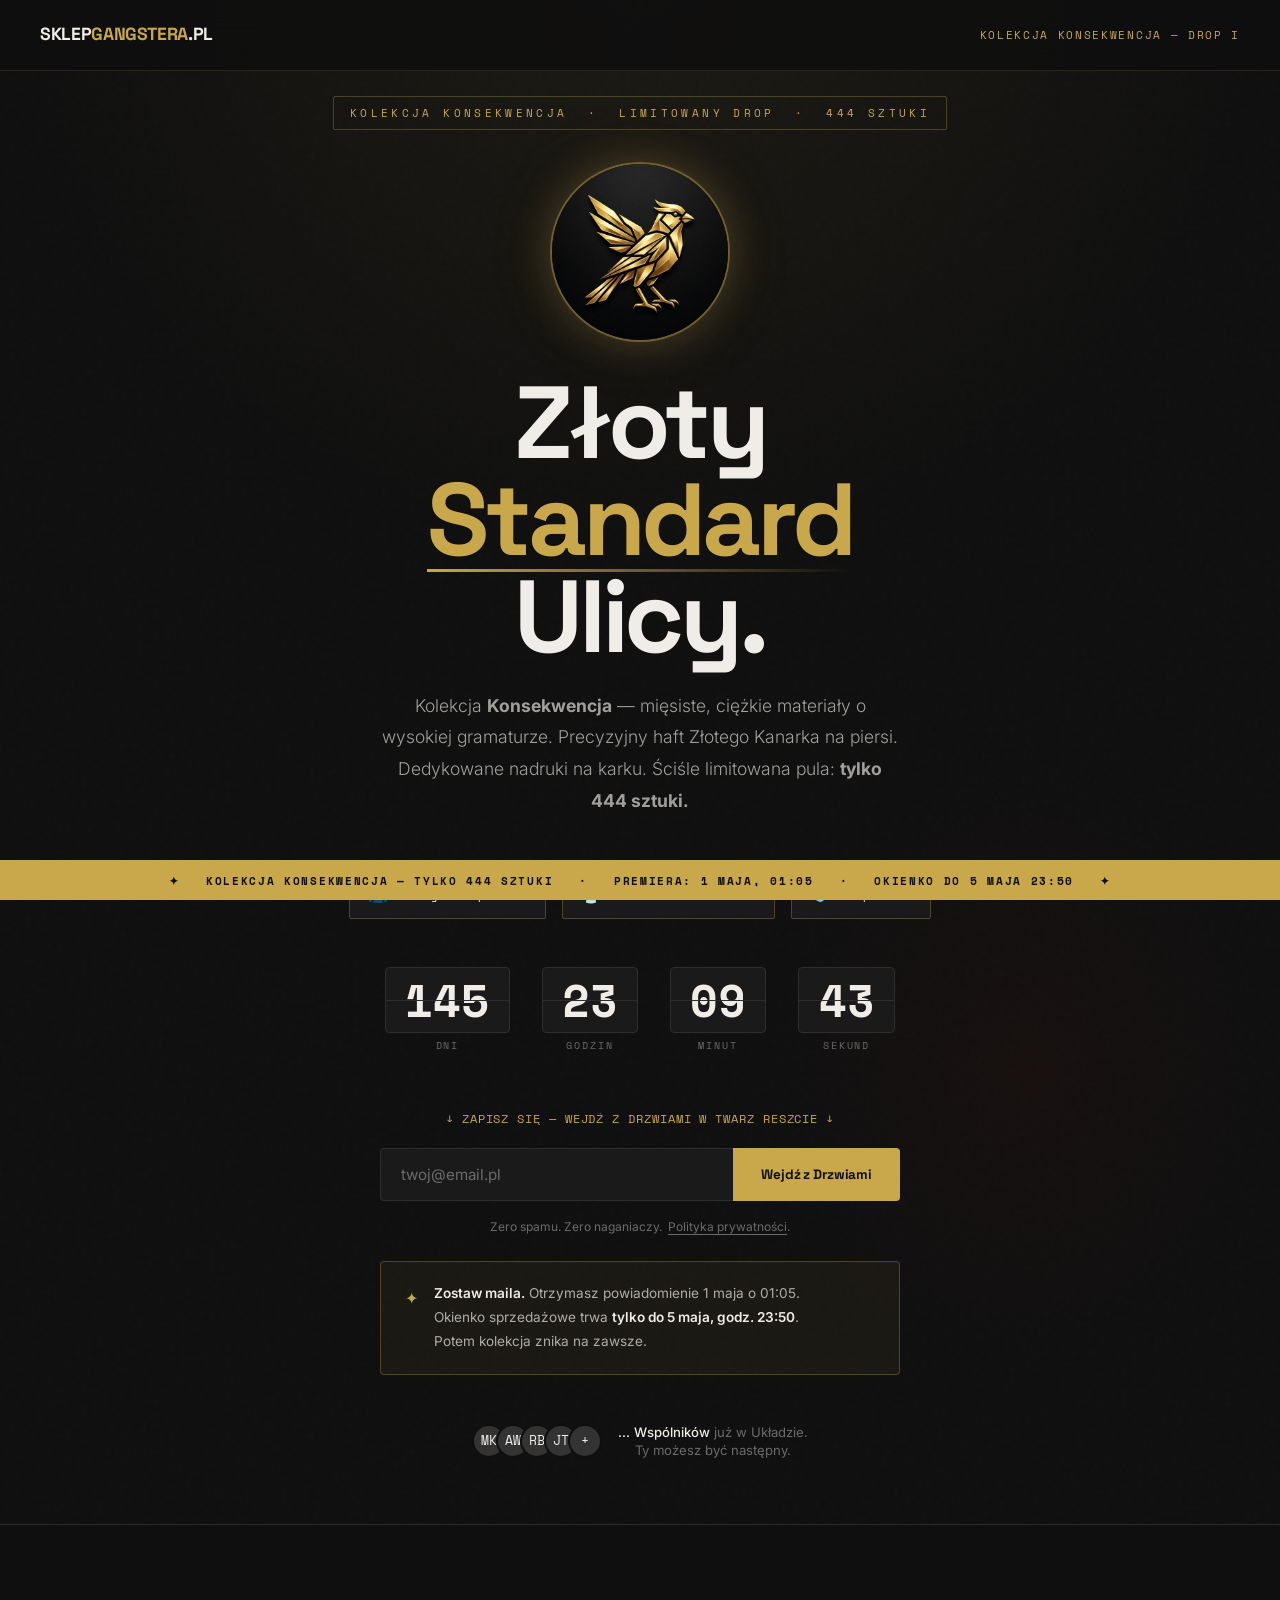
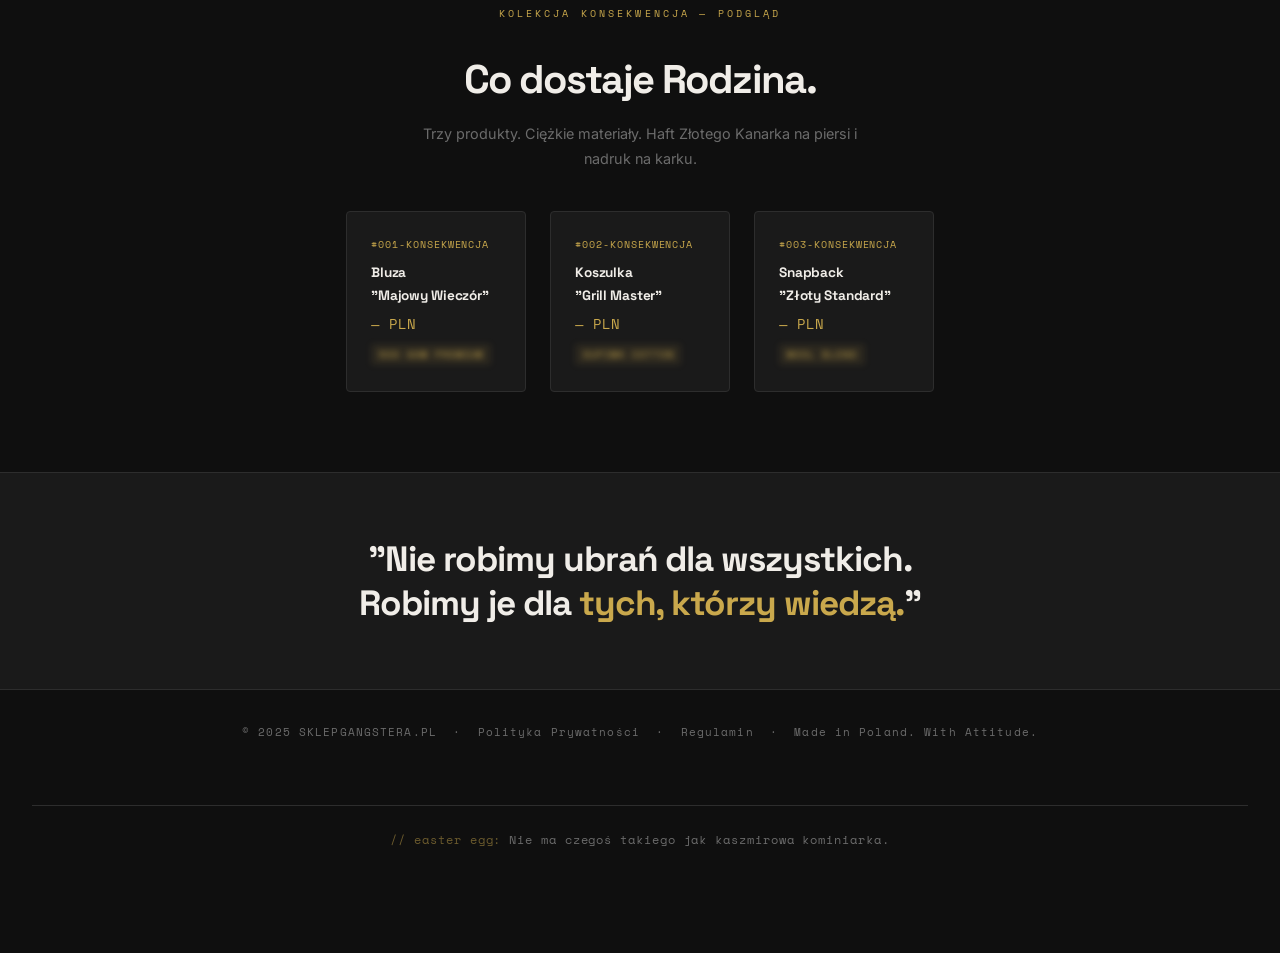
==== commit c7530391: "formularz wysyla dane do google sheets'a i aktualizuje liczbe uzytkownikow na zywo" ====
--- a/index.html
+++ b/index.html
@@ -105,6 +105,54 @@
       border: 0;
       white-space: nowrap;
     }
+
+    /* ── SUBSCRIBER COUNTER ────────────────── */
+    .subscriber-counter {
+      text-align: center;
+      margin-top: 1.25rem;
+      font-family: var(--font-mono);
+      font-size: 0.72rem;
+      letter-spacing: 0.08em;
+      color: var(--cement);
+      opacity: 0;
+      transform: translateY(8px);
+      transition: opacity 0.5s ease, transform 0.5s ease;
+    }
+    .subscriber-counter.loaded {
+      opacity: 1;
+      transform: translateY(0);
+    }
+    .subscriber-counter .counter-number {
+      color: var(--kanarek);
+      font-weight: 700;
+      font-size: 0.82rem;
+      display: inline-block;
+      min-width: 1.5em;
+      transition: transform 0.3s ease;
+    }
+    .subscriber-counter .counter-number.bump {
+      animation: counterBump 0.4s ease;
+    }
+    @keyframes counterBump {
+      0%   { transform: scale(1); }
+      40%  { transform: scale(1.35); color: var(--kanarek-luz); }
+      100% { transform: scale(1); }
+    }
+
+    /* ── FORM ERROR MESSAGE ───────────────── */
+    .form-error {
+      display: none;
+      text-align: center;
+      font-family: var(--font-mono);
+      font-size: 0.72rem;
+      color: var(--krew);
+      margin-top: 0.5rem;
+      letter-spacing: 0.05em;
+    }
+    .form-error.visible {
+      display: block;
+      animation: fadeSlideUp 0.3s ease both;
+    }
   </style>
 </head>
 <body>
@@ -219,12 +267,18 @@
           <p class="form-fine-print">
             Zero spamu. Zero naganiaczy. &nbsp;<a href="#" tabindex="-1">Polityka prywatności</a>.
           </p>
+          <p class="form-error" id="form-error" role="alert" aria-live="polite"></p>
         </form>
 
         <div class="form-success" id="form-success" role="alert" aria-live="polite">
           <div class="check-icon" aria-hidden="true">✦</div>
           <p>Jesteś w Układzie, Wspólniku.</p>
           <span>Dostaniesz maila pierwsza/pierwszy. Drzwi stoją otworem tylko dla Ciebie.</span>
+        </div>
+
+        <!-- ── SUBSCRIBER COUNTER ──────────── -->
+        <div class="subscriber-counter" id="subscriber-counter" aria-live="polite">
+          ✦ Zaufało nam już <span class="counter-number" id="subscriber-count">…</span> osób
         </div>
 
         <!-- ── ZASADY GRY ──────────────────── -->
@@ -248,7 +302,7 @@
           <div class="av">+</div>
         </div>
         <p class="social-text">
-          <strong>2 847 Wspólników</strong> już w Układzie.<br>
+          <strong><span id="social-proof-count">…</span> Wspólników</strong> już w Układzie.<br>
           Ty możesz być następny.
         </p>
       </div>
@@ -360,42 +414,142 @@
       setInterval(tick, 1000);
     })();
 
+    /* === GOOGLE SHEETS INTEGRATION ======== */
+    /* ⚠️ URL wygenerowany automatycznie przez Clasp */
+    const GOOGLE_SCRIPT_URL = 'https://script.google.com/macros/s/AKfycbzN2BVU0xpxfMI7NIc5-eIaGHERMxdhn0Q8qFDjbR60urnPbumGNzjGxl2hLdeWt6-C9g/exec';
+
+    /* === SUBSCRIBER COUNTER — LOAD ======== */
+    (function() {
+      const counterEl      = document.getElementById('subscriber-count');
+      const counterWrap    = document.getElementById('subscriber-counter');
+      const socialCountEl  = document.getElementById('social-proof-count');
+
+      function formatCount(n) {
+        return n.toLocaleString('pl-PL');
+      }
+
+      function updateCounterUI(count) {
+        const formatted = formatCount(count);
+        counterEl.textContent = formatted;
+        socialCountEl.textContent = formatted;
+        counterWrap.classList.add('loaded');
+      }
+
+      // Pobierz aktualny stan przy wejściu na stronę
+      if (GOOGLE_SCRIPT_URL !== 'TUTAJ_WKLEJ_URL_GOOGLE_APPS_SCRIPT') {
+        fetch(GOOGLE_SCRIPT_URL)
+          .then(r => r.json())
+          .then(data => {
+            if (data.status === 'ok' && typeof data.count === 'number') {
+              window.__subscriberCount = data.count;
+              updateCounterUI(data.count);
+            }
+          })
+          .catch(() => {
+            // Fallback — ukryj counter jeśli brak połączenia
+            counterWrap.style.display = 'none';
+          });
+      }
+
+      // Eksportuj funkcje do użytku z formularza
+      window.__updateCounter = updateCounterUI;
+    })();
+
     /* === FORM SUBMIT ===================== */
     (function() {
       const form    = document.getElementById('waitlist-form');
       const success = document.getElementById('form-success');
       const input   = document.getElementById('email-input');
       const btn     = document.getElementById('waitlist-submit-btn');
+      const errorEl = document.getElementById('form-error');
+      const counterNumEl = document.getElementById('subscriber-count');
+
+      const btnOrigText = btn.textContent;
+
+      function showError(msg) {
+        errorEl.textContent = msg;
+        errorEl.classList.add('visible');
+      }
+
+      function hideError() {
+        errorEl.classList.remove('visible');
+      }
 
       form.addEventListener('submit', function(e) {
         e.preventDefault();
+        hideError();
 
         const email = input.value.trim();
-        if (!email || !email.includes('@')) {
+        if (!email || !email.match(/^[^\s@]+@[^\s@]+\.[^\s@]+$/)) {
           input.style.borderColor = '#8c1c13';
           input.focus();
+          showError('Wpisz poprawny adres email, Wspólniku.');
           return;
         }
 
         input.style.borderColor = '';
-        btn.textContent = '...';
+        btn.textContent = 'Łączenie...';
         btn.disabled = true;
 
-        setTimeout(() => {
-          form.style.display = 'none';
-          success.classList.add('visible');
-
-          try {
-            const emails = JSON.parse(localStorage.getItem('sg_waitlist') || '[]');
-            if (!emails.includes(email)) {
-              emails.push(email);
-              localStorage.setItem('sg_waitlist', JSON.stringify(emails));
+        // Wyślij do Google Sheets
+        if (GOOGLE_SCRIPT_URL === 'TUTAJ_WKLEJ_URL_GOOGLE_APPS_SCRIPT') {
+          // Dev fallback — brak skonfigurowanego URL
+          setTimeout(() => {
+            form.style.display = 'none';
+            success.classList.add('visible');
+          }, 900);
+          return;
+        }
+
+        fetch(GOOGLE_SCRIPT_URL, {
+          method: 'POST',
+          headers: { 'Content-Type': 'text/plain' },
+          body: JSON.stringify({ email: email })
+        })
+        .then(r => r.json())
+        .then(data => {
+          if (data.status === 'ok' || data.status === 'duplicate') {
+            form.style.display = 'none';
+            success.classList.add('visible');
+
+            // Zaktualizuj komunikat dla duplikatu
+            if (data.status === 'duplicate') {
+              success.querySelector('p').textContent = data.message;
+              success.querySelector('span').textContent = 'Ten email jest już w naszej bazie. Czekaj na drop!';
             }
-          } catch(err) {}
-        }, 900);
+
+            // Aktualizuj counter na żywo
+            if (typeof data.count === 'number' && window.__updateCounter) {
+              window.__updateCounter(data.count);
+              // Animacja bump
+              counterNumEl.classList.add('bump');
+              setTimeout(() => counterNumEl.classList.remove('bump'), 500);
+            }
+
+            // Zapisz lokalnie jako backup
+            try {
+              const emails = JSON.parse(localStorage.getItem('sg_waitlist') || '[]');
+              if (!emails.includes(email)) {
+                emails.push(email);
+                localStorage.setItem('sg_waitlist', JSON.stringify(emails));
+              }
+            } catch(err) {}
+          } else {
+            // Błąd walidacji z serwera
+            btn.textContent = btnOrigText;
+            btn.disabled = false;
+            showError(data.message || 'Coś poszło nie tak. Spróbuj ponownie.');
+          }
+        })
+        .catch(err => {
+          btn.textContent = btnOrigText;
+          btn.disabled = false;
+          showError('Brak połączenia z serwerem. Spróbuj za chwilę.');
+        });
       });
 
       input.addEventListener('input', function() {
+        hideError();
         if (this.style.borderColor === 'rgb(140, 28, 19)') {
           this.style.borderColor = '';
         }
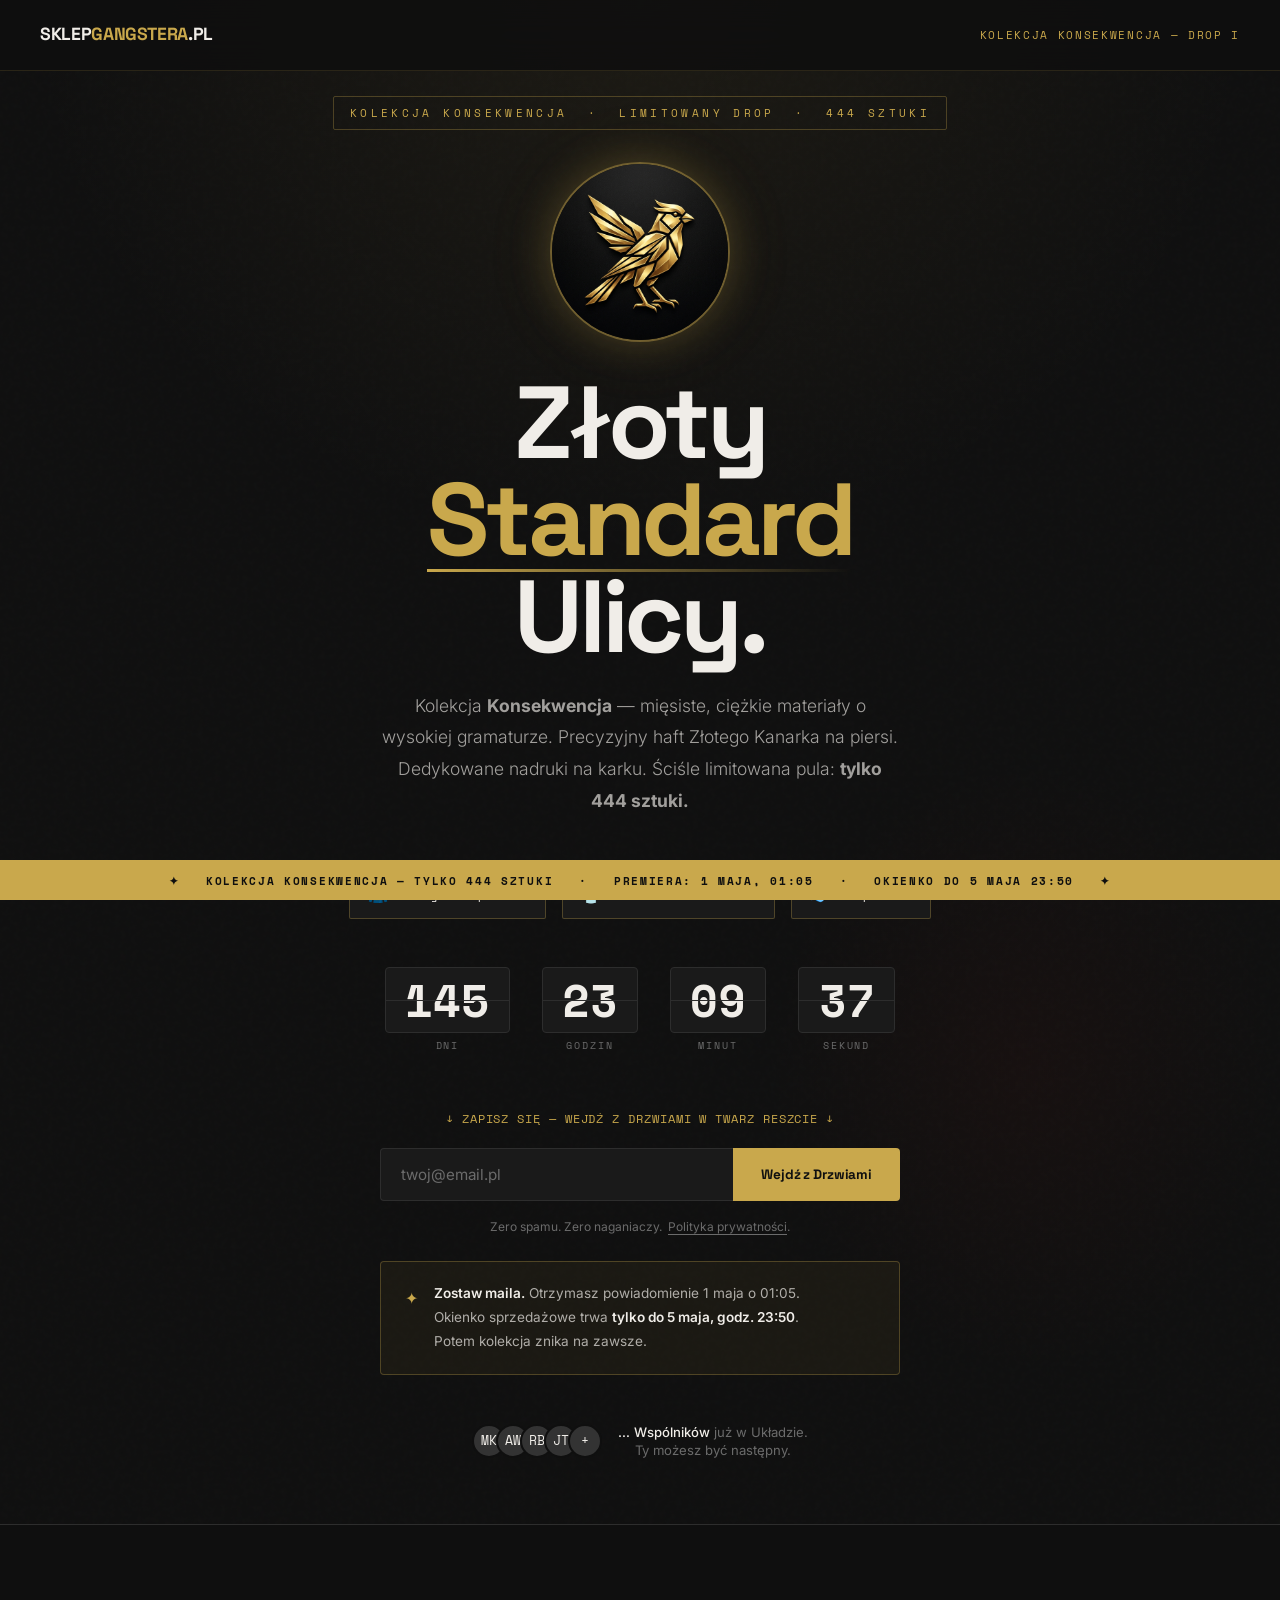
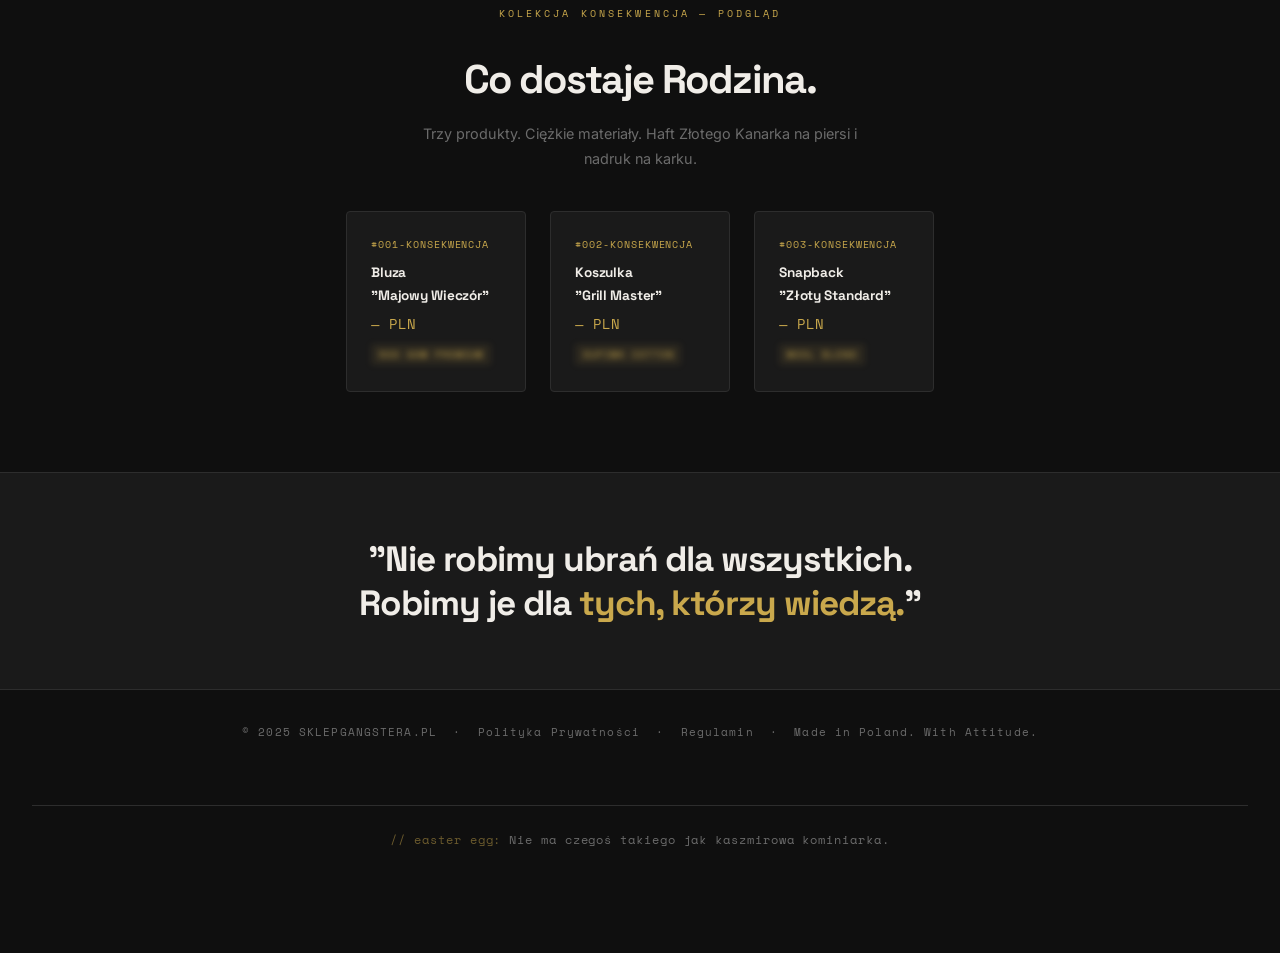
==== commit 105852f7: "123" ====
--- a/index.html
+++ b/index.html
@@ -504,6 +504,7 @@
         fetch(GOOGLE_SCRIPT_URL, {
           method: 'POST',
           headers: { 'Content-Type': 'text/plain' },
+          redirect: 'follow',
           body: JSON.stringify({ email: email })
         })
         .then(r => r.json())
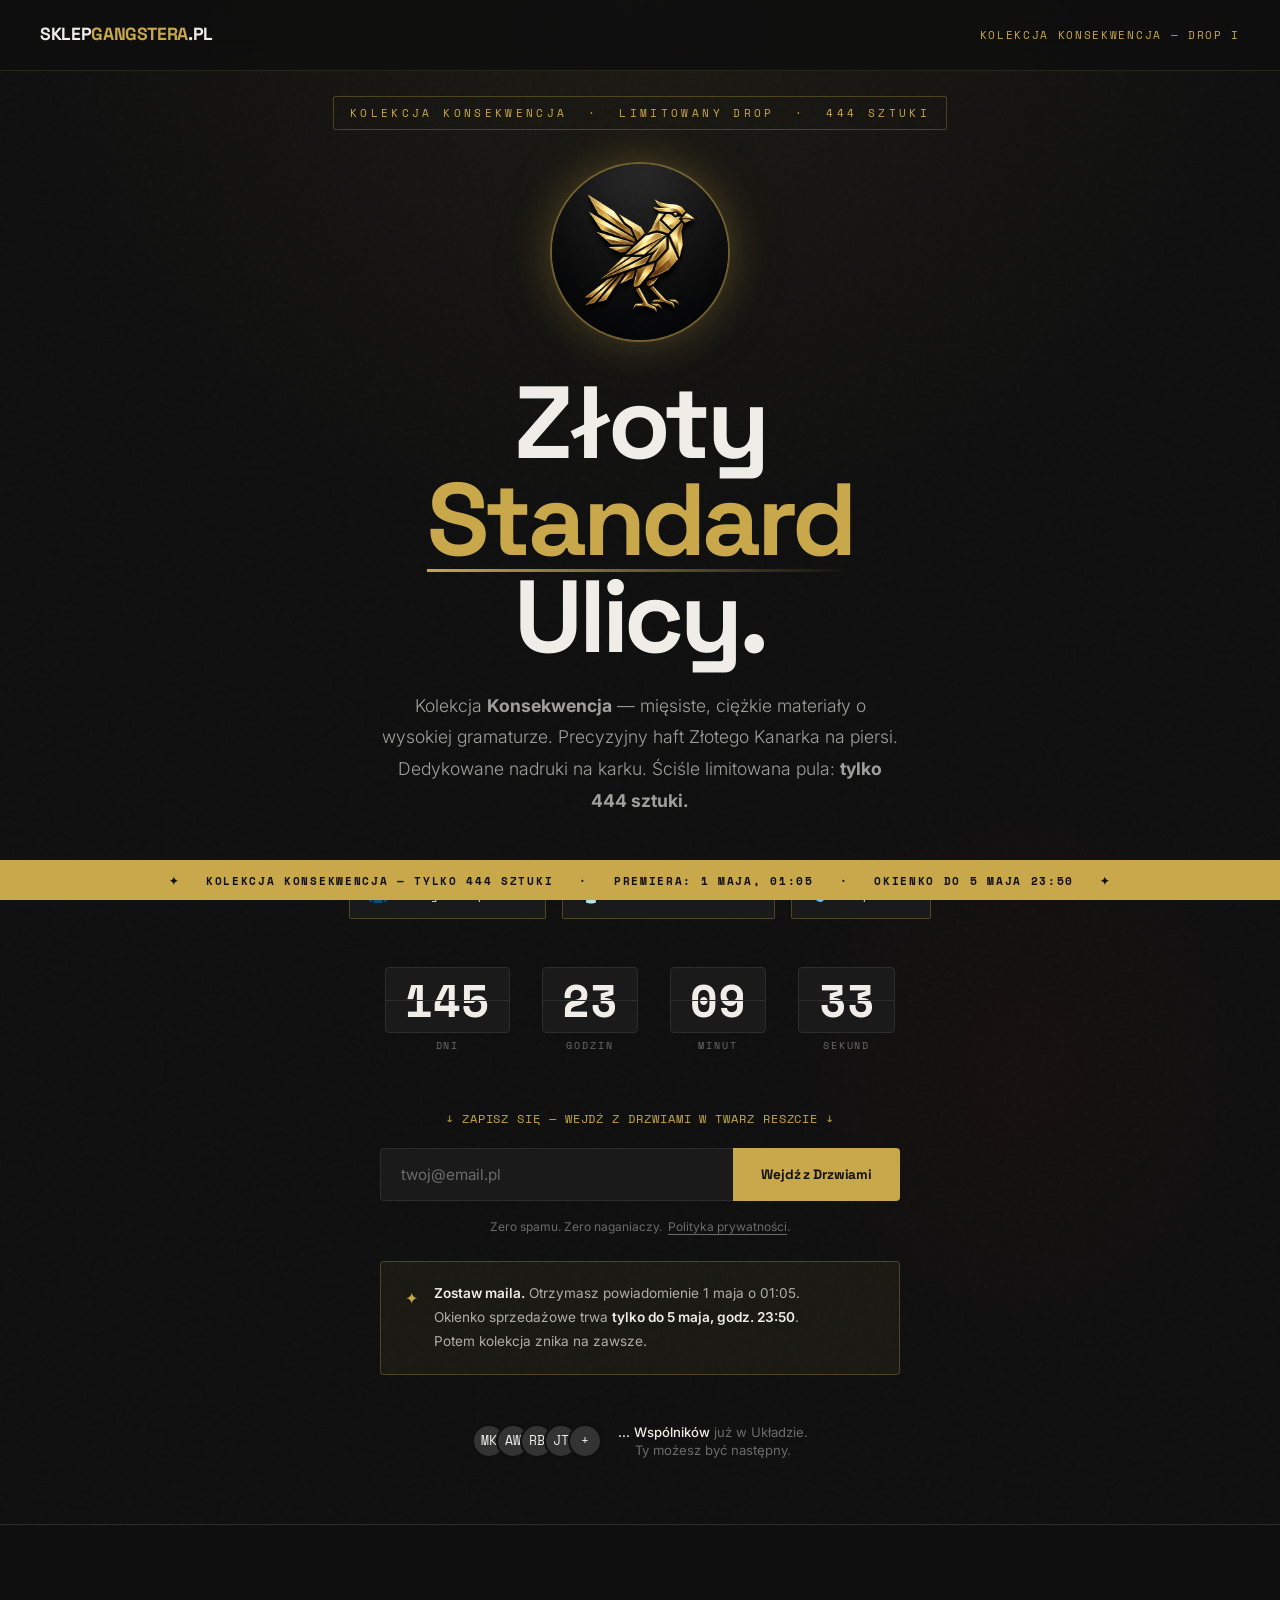
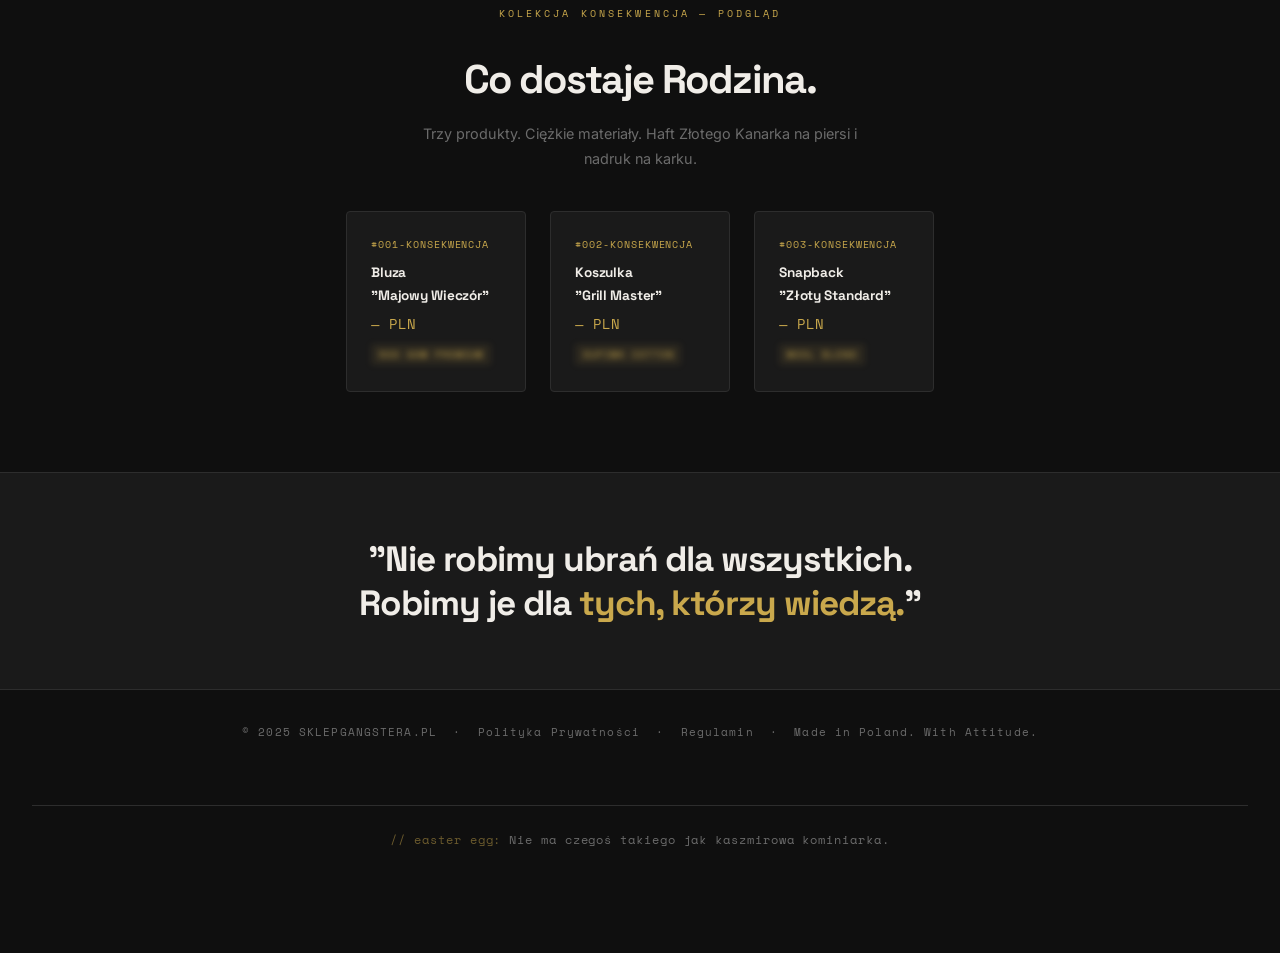
==== commit 6680a962: "dziala juz formularz i sheets" ====
--- a/index.html
+++ b/index.html
@@ -416,7 +416,7 @@
 
     /* === GOOGLE SHEETS INTEGRATION ======== */
     /* ⚠️ URL wygenerowany automatycznie przez Clasp */
-    const GOOGLE_SCRIPT_URL = 'https://script.google.com/macros/s/AKfycbzN2BVU0xpxfMI7NIc5-eIaGHERMxdhn0Q8qFDjbR60urnPbumGNzjGxl2hLdeWt6-C9g/exec';
+    const GOOGLE_SCRIPT_URL = 'https://script.google.com/macros/s/AKfycbzaNl4z2GECckZQxZ6VX1LFohwApvnvoVMDVu-KAQ3XpH6LTSdybooLjMLYwm0JqMIm_g/exec';
 
     /* === SUBSCRIBER COUNTER — LOAD ======== */
     (function() {
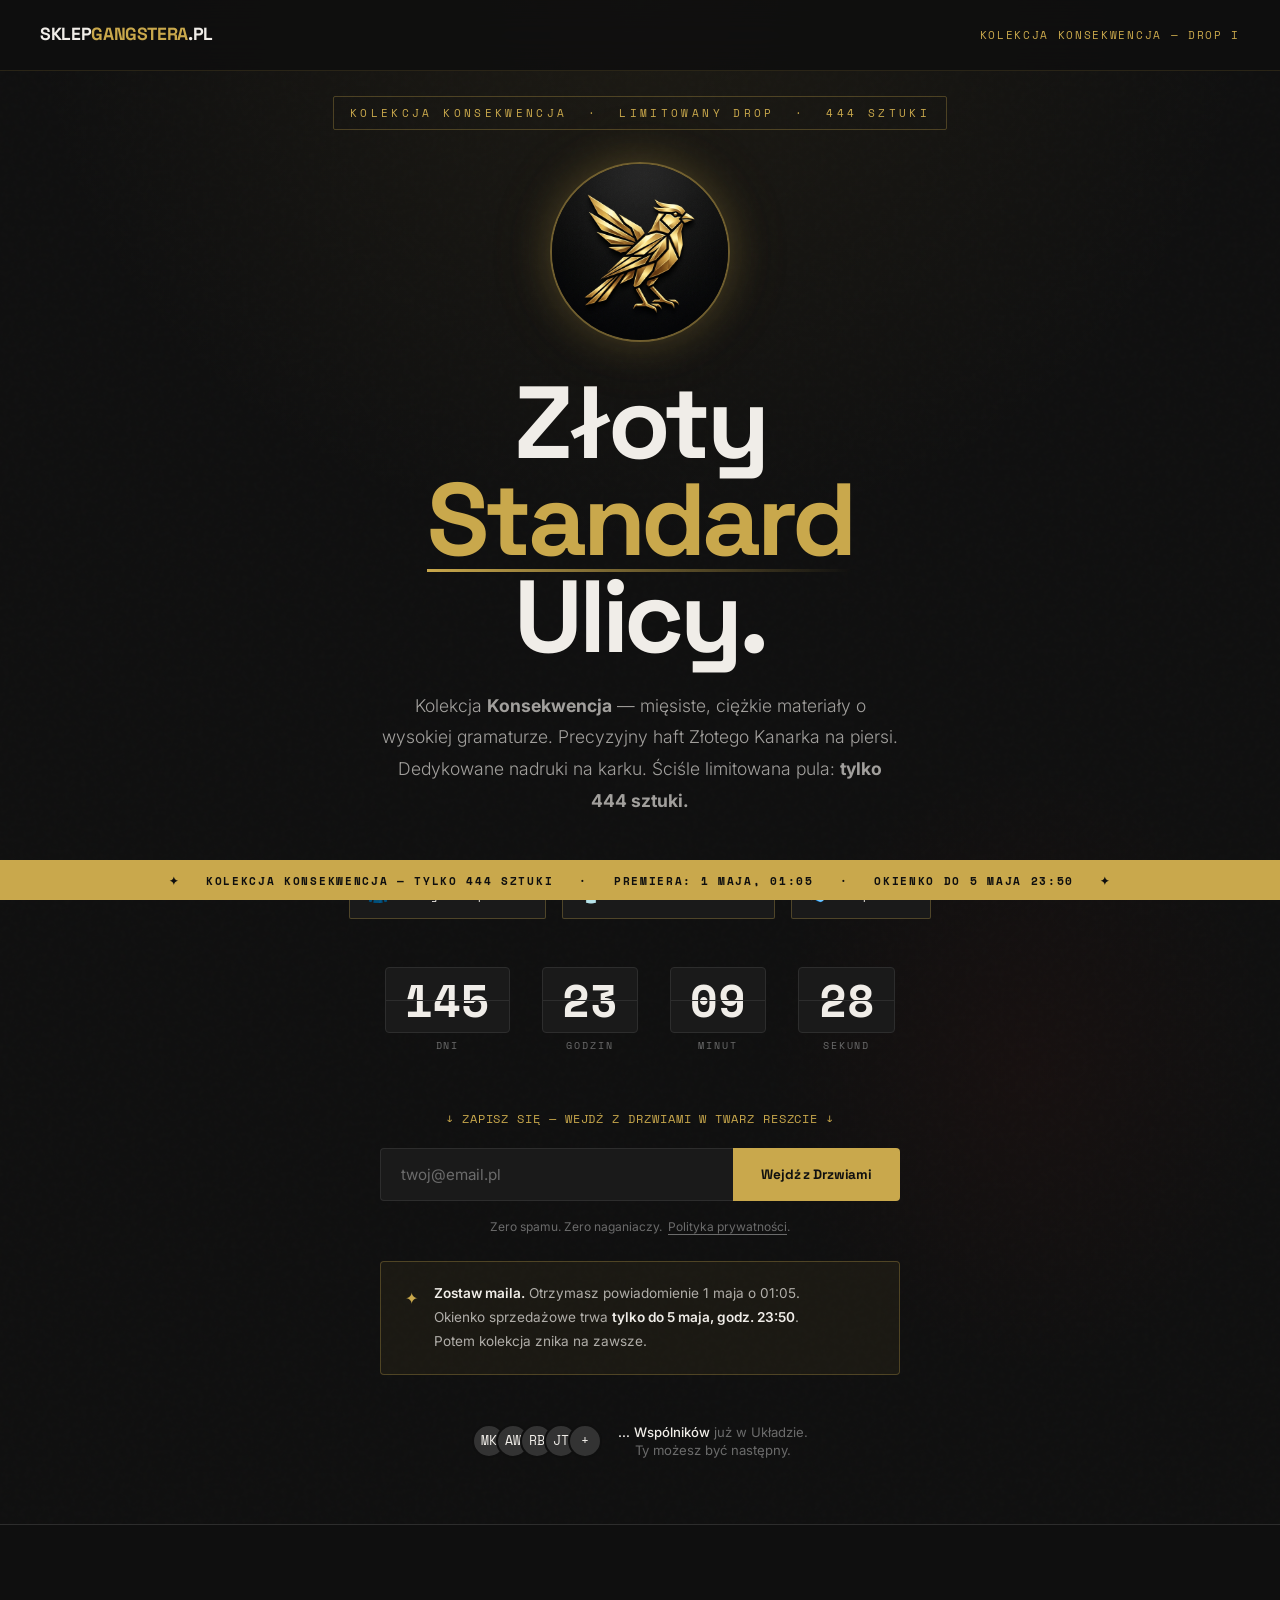
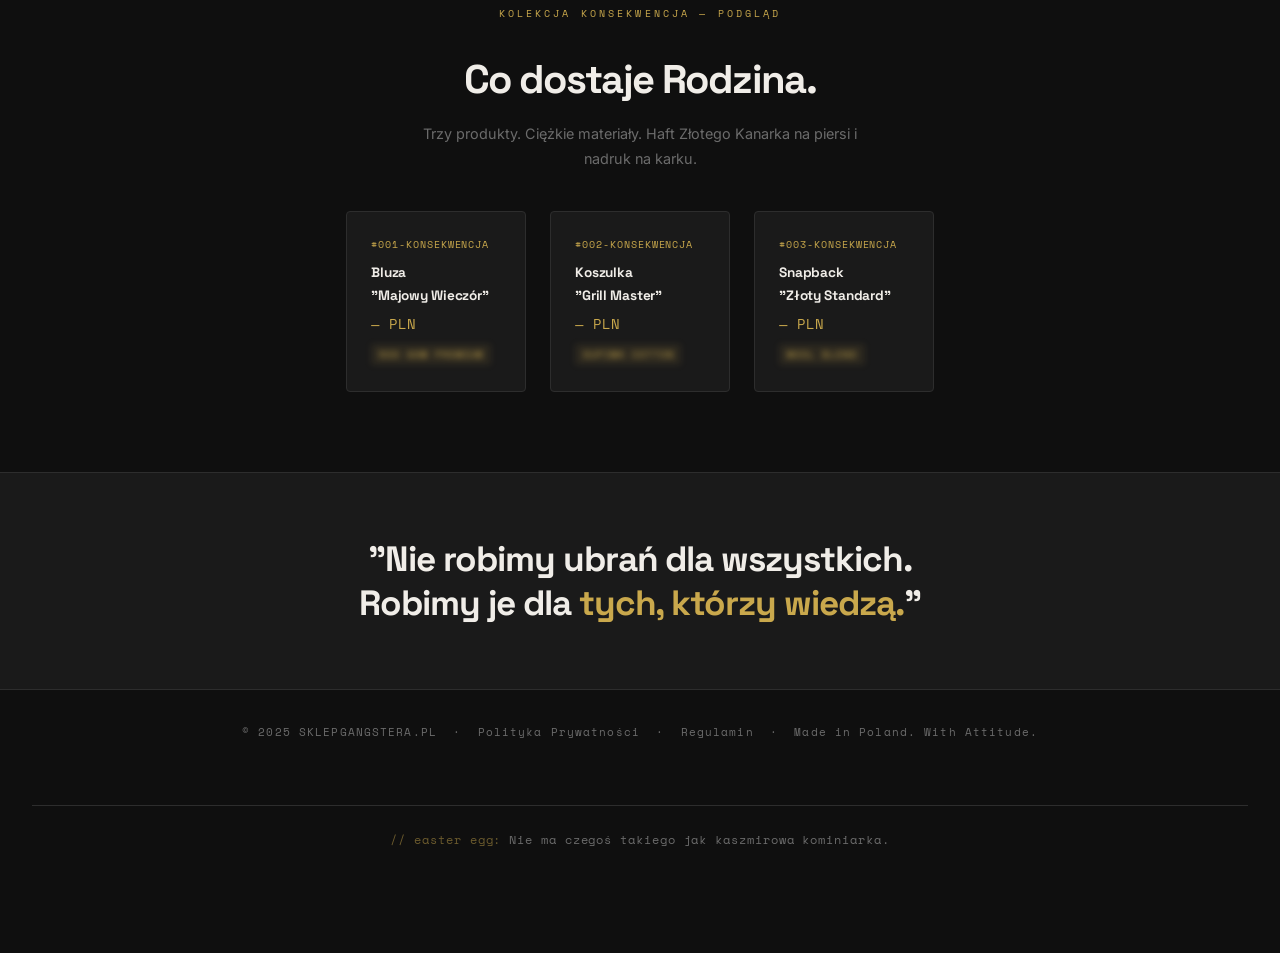
==== commit 9882535e: "optymalizacja czasu ladowania strony. Teraz ma byc szybsza." ====
--- a/index.html
+++ b/index.html
@@ -11,6 +11,9 @@
   <link rel="canonical" href="https://sklepgangstera.pl">
   <link rel="stylesheet" href="style1.css">
   <link rel="icon" href="data:image/svg+xml,<svg xmlns='http://www.w3.org/2000/svg' viewBox='0 0 100 100'><text y='.9em' font-size='90'>🐤</text></svg>">
+  <link rel="preconnect" href="https://fonts.googleapis.com">
+  <link rel="preconnect" href="https://fonts.gstatic.com" crossorigin>
+  <link href="https://fonts.googleapis.com/css2?family=Space+Grotesk:wght@400;600;700;800&family=Inter:wght@300;400;500&family=Space+Mono:wght@400;700&display=swap" rel="stylesheet">
   <style>
     /* ── KANAREK IMAGE ─────────────────────── */
     .kanarek-hero-img {
@@ -188,8 +191,10 @@
         src="kanarek.png"
         alt="Złoty Kanarek — logo sklepgangstera.pl"
         class="kanarek-hero-img"
+        width="180"
+        height="180"
         fetchpriority="high"
-        decoding="async"
+        decoding="sync"
       >
 
       <!-- H1 — Nowe hasło marki -->
@@ -411,7 +416,15 @@
       }
 
       tick();
-      setInterval(tick, 1000);
+      let lastTick = 0;
+      function loop(time) {
+        if (time - lastTick >= 1000) {
+          tick();
+          lastTick = time;
+        }
+        requestAnimationFrame(loop);
+      }
+      requestAnimationFrame(loop);
     })();
 
     /* === GOOGLE SHEETS INTEGRATION ======== */
--- a/style1.css
+++ b/style1.css
@@ -3,7 +3,7 @@
    Landing Page / Waitlist (index1.html)
    ============================================ */
 
-@import url('https://fonts.googleapis.com/css2?family=Space+Grotesk:wght@400;600;700;800&family=Inter:wght@300;400;500&family=Space+Mono:wght@400;700&display=swap');
+
 
 /* ── CSS VARIABLES ─────────────────────────── */
 :root {
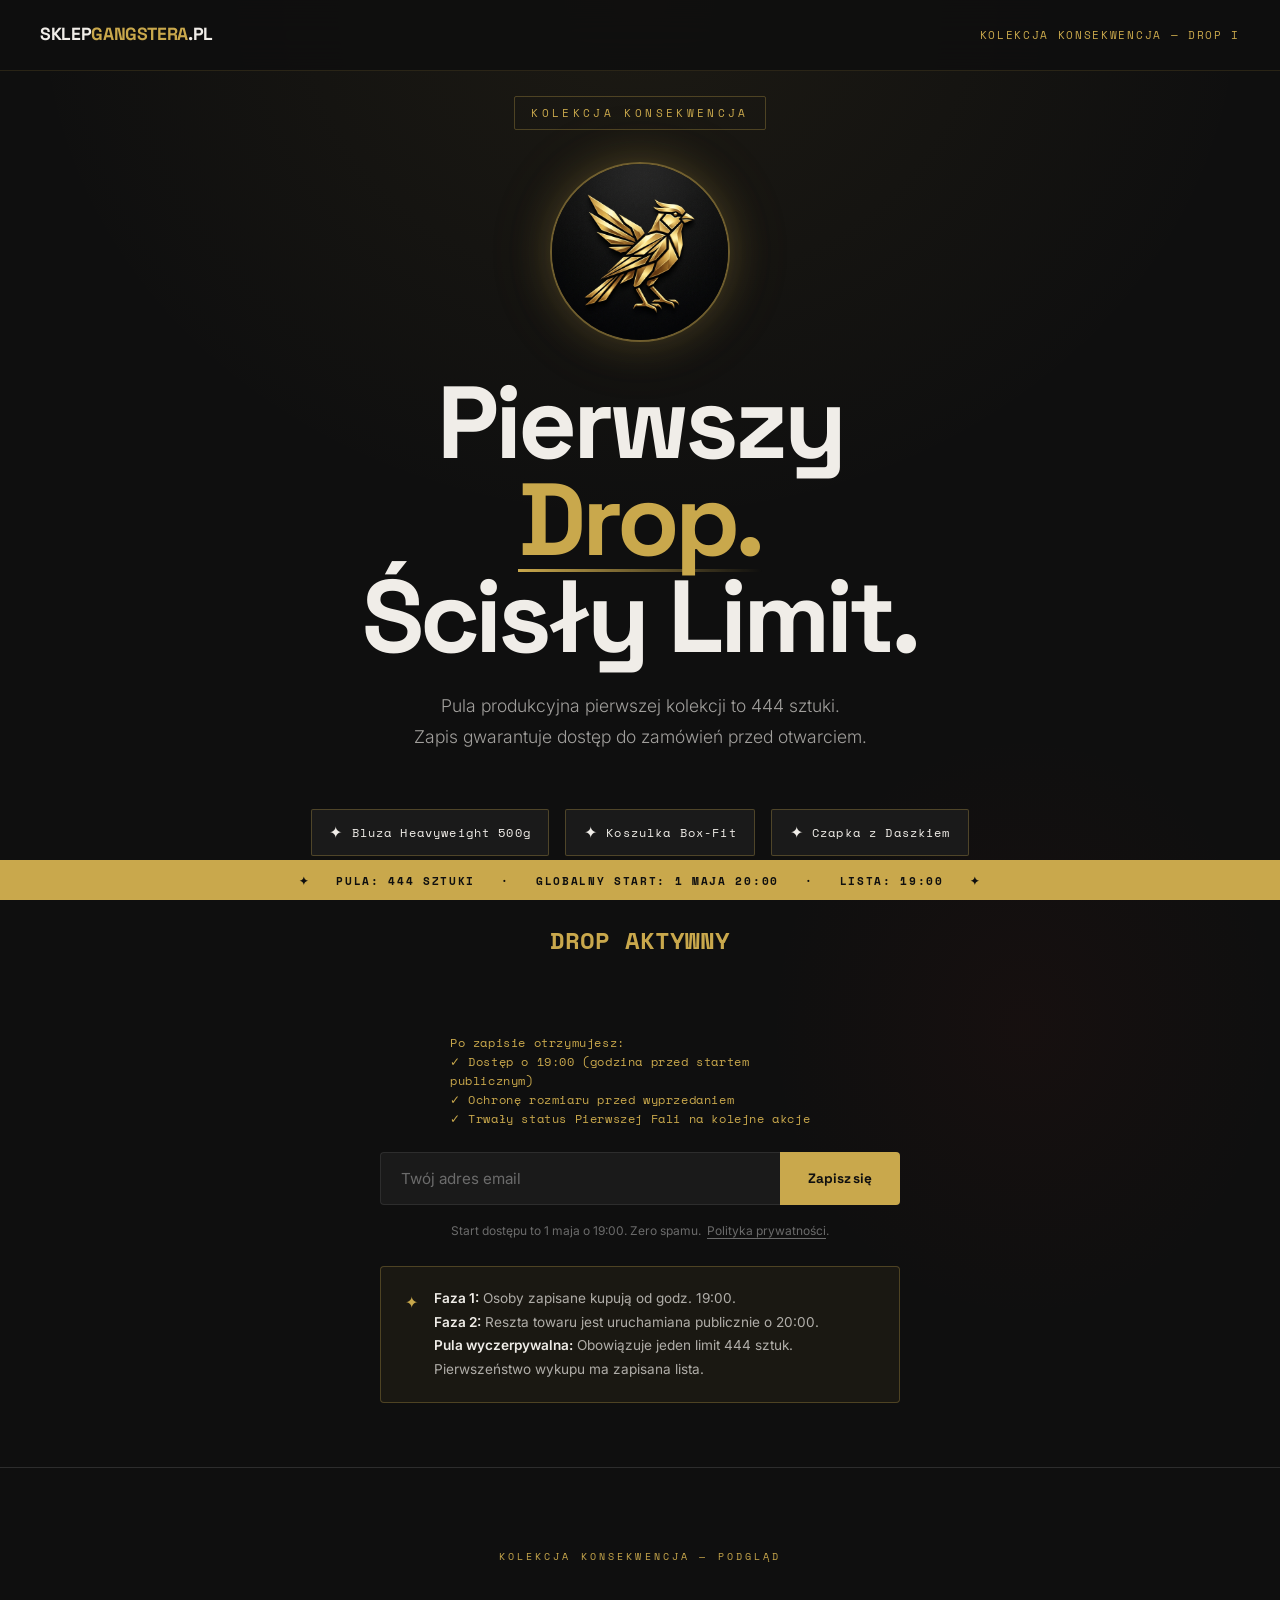
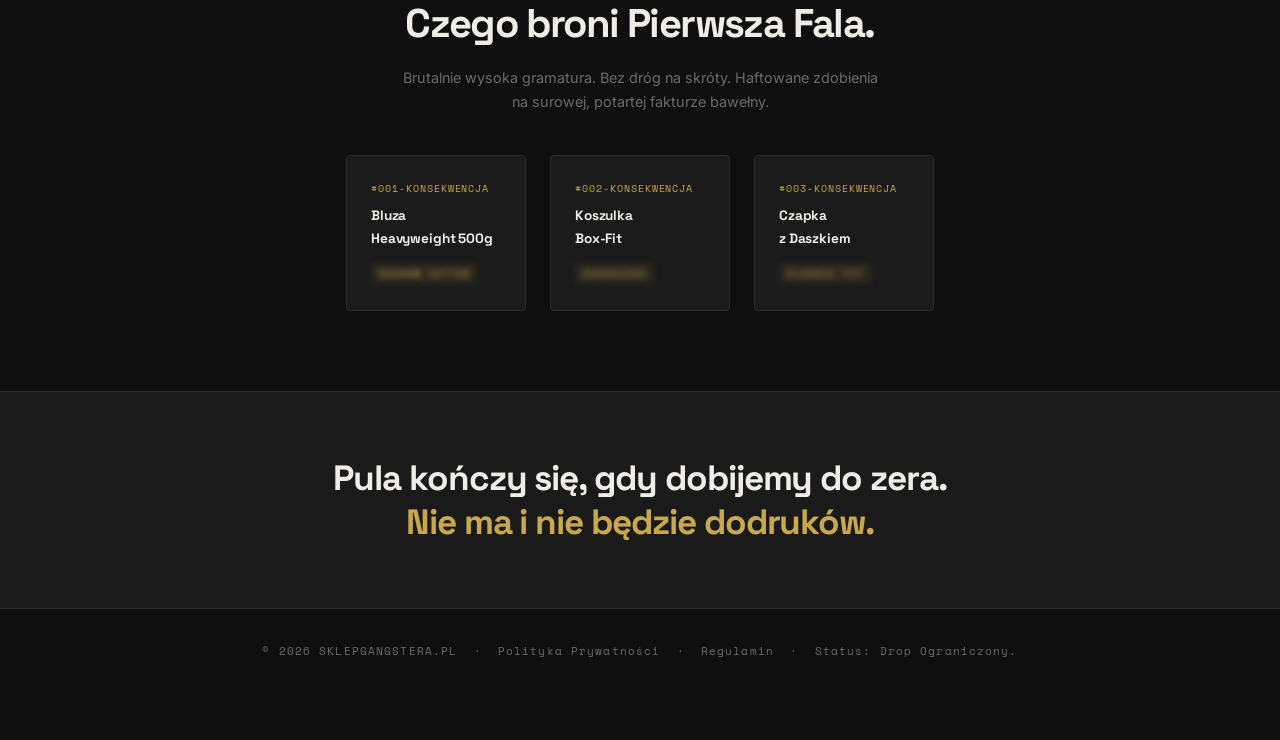
==== commit 6d4f008c: "123" ====
--- a/index.html
+++ b/index.html
@@ -3,14 +3,20 @@
 <head>
   <meta charset="UTF-8">
   <meta name="viewport" content="width=device-width, initial-scale=1.0">
-  <title>sklepgangstera.pl — Złoty Standard Ulicy | Drop Kolekcja Konsekwencja</title>
-  <meta name="description" content="Kolekcja Konsekwencja — tylko 444 sztuki. Bluzy, koszulki, snapbacki z precyzyjnym haftem Złotego Kanarka. Zapisz się na drop 1 maja 01:05.">
-  <meta property="og:title" content="sklepgangstera.pl — Złoty Standard Ulicy">
-  <meta property="og:description" content="Kolekcja Konsekwencja. Tylko 444 sztuki. Drop 1 maja 01:05. Okienko do 5 maja 23:50.">
+  <title>Kolekcja Konsekwencja | Limitowany Drop 444 sztuk</title>
+  <meta name="description" content="Lista Główna otrzymuje wcześniejszy dostęp. Pula ograniczona: 444 sztuki.">
+  <meta property="og:title" content="Kolekcja Konsekwencja | Limitowany Drop 444 sztuk">
+  <meta property="og:description" content="Pierwsza Fala dostaje wcześniejszy dostęp. Pula: 444 sztuki.">
   <meta property="og:type" content="website">
+  <meta property="og:image" content="https://sklepgangstera.pl/social-preview.jpg">
+  <meta property="og:url" content="https://sklepgangstera.pl">
+  <meta name="twitter:card" content="summary_large_image">
+  <meta name="twitter:title" content="Kolekcja Konsekwencja | Limitowany Drop 444 sztuk">
+  <meta name="twitter:description" content="Pierwsza Fala dostaje wcześniejszy dostęp. Limitowana podaż: 444 sztuki.">
+  <meta name="twitter:image" content="https://sklepgangstera.pl/social-preview.jpg">
   <link rel="canonical" href="https://sklepgangstera.pl">
   <link rel="stylesheet" href="style1.css">
-  <link rel="icon" href="data:image/svg+xml,<svg xmlns='http://www.w3.org/2000/svg' viewBox='0 0 100 100'><text y='.9em' font-size='90'>🐤</text></svg>">
+  <link rel="icon" type="image/png" href="favicon.png"> <!-- TODO: Wstaw finalny favicon -->
   <link rel="preconnect" href="https://fonts.googleapis.com">
   <link rel="preconnect" href="https://fonts.gstatic.com" crossorigin>
   <link href="https://fonts.googleapis.com/css2?family=Space+Grotesk:wght@400;600;700;800&family=Inter:wght@300;400;500&family=Space+Mono:wght@400;700&display=swap" rel="stylesheet">
@@ -162,12 +168,12 @@
 
   <!-- ── STICKY SCARCITY BANNER ──────────────── -->
   <div class="scarcity-banner" role="status" aria-live="polite">
-    ✦ &nbsp; Kolekcja Konsekwencja — tylko 444 sztuki &nbsp; · &nbsp; Premiera: 1 maja, 01:05 &nbsp; · &nbsp; Okienko do 5 maja 23:50 &nbsp; ✦
+    ✦ &nbsp; PULA: 444 SZTUKI &nbsp; · &nbsp; GLOBALNY START: 1 MAJA 20:00 &nbsp; · &nbsp; LISTA: 19:00 &nbsp; ✦
   </div>
 
   <!-- ── NAVBAR ─────────────────────────── -->
   <nav class="navbar" role="navigation" aria-label="Nawigacja główna">
-    <a href="#" class="navbar-logo" aria-label="sklepgangstera.pl strona główna">
+    <a href="/" class="navbar-logo" aria-label="sklepgangstera.pl strona główna">
       SKLEP<span>GANGSTERA</span>.PL
     </a>
     <span class="navbar-tag">KOLEKCJA KONSEKWENCJA — DROP I</span>
@@ -177,19 +183,19 @@
   <section class="hero" aria-labelledby="hero-headline">
     <div class="hero-bg" aria-hidden="true"></div>
     <div class="hero-bg-img" aria-hidden="true"></div>
-    <div class="hero-noise" aria-hidden="true"></div>
+    <!-- usunięto hero-noise -->
 
     <div class="hero-content">
 
       <!-- Eyebrow -->
       <div class="hero-eyebrow" role="text">
-        Kolekcja Konsekwencja &nbsp;·&nbsp; Limitowany Drop &nbsp;·&nbsp; 444 Sztuki
+        KOLEKCJA KONSEKWENCJA
       </div>
 
       <!-- Złoty Kanarek -->
       <img
         src="kanarek.png"
-        alt="Złoty Kanarek — logo sklepgangstera.pl"
+        alt="Sygnet Marki"
         class="kanarek-hero-img"
         width="180"
         height="180"
@@ -199,37 +205,34 @@
 
       <!-- H1 — Nowe hasło marki -->
       <h1 class="hero-headline" id="hero-headline">
-        Złoty<br>
-        <span class="gold">Standard</span><br>
-        Ulicy.
+        Pierwszy<br>
+        <span class="gold">Drop.</span><br>
+        Ścisły Limit.
       </h1>
 
       <!-- Sub copy -->
       <p class="hero-sub">
-        Kolekcja <strong>Konsekwencja</strong> — mięsiste, ciężkie materiały
-        o wysokiej gramaturze. Precyzyjny haft Złotego Kanarka na piersi.
-        Dedykowane nadruki na karku. Ściśle limitowana pula:
-        <strong>tylko 444 sztuki.</strong>
+        Pula produkcyjna pierwszej kolekcji to 444 sztuki.<br>Zapis gwarantuje dostęp do zamówień przed otwarciem.
       </p>
 
       <!-- Collection preview pills -->
       <div class="collection-preview" role="list" aria-label="Asortyment kolekcji">
         <div class="col-pill" role="listitem">
-          <span class="col-pill-icon">🧥</span>
-          Bluzy z Kapturem
+          <span class="col-pill-icon">✦</span>
+          Bluza Heavyweight 500g
         </div>
         <div class="col-pill" role="listitem">
-          <span class="col-pill-icon">👕</span>
-          Koszulki do Grilla
+          <span class="col-pill-icon">✦</span>
+          Koszulka Box-Fit
         </div>
         <div class="col-pill" role="listitem">
-          <span class="col-pill-icon">🧢</span>
-          Snapbacki
+          <span class="col-pill-icon">✦</span>
+          Czapka z Daszkiem
         </div>
       </div>
 
       <!-- Countdown -->
-      <div class="countdown-wrap" aria-label="Odliczanie do premiery — 1 maja 01:05">
+      <div class="countdown-wrap" aria-label="Odliczanie do premiery">
         <div class="countdown-item">
           <div class="countdown-num" id="cd-days">00</div>
           <div class="countdown-label">Dni</div>
@@ -248,69 +251,64 @@
         </div>
       </div>
 
-      <!-- CTA text -->
-      <p class="form-cta-text">↓ Zapisz się — wejdź z drzwiami w twarz reszcie ↓</p>
+      <!-- Co daje zapis -->
+      <div style="font-family: var(--font-mono); font-size: 0.75rem; color: var(--kanarek); text-align: left; max-width: 380px; margin: 0 auto 1.5rem; letter-spacing: 0.05em; line-height: 1.6;">
+        Po zapisie otrzymujesz:<br>
+        ✓ Dostęp o 19:00 (godzina przed startem publicznym)<br>
+        ✓ Ochronę rozmiaru przed wyprzedaniem<br>
+        ✓ Trwały status Pierwszej Fali na kolejne akcje
+      </div>
 
       <!-- Waitlist Form -->
       <div class="waitlist-form">
         <form id="waitlist-form" novalidate>
           <div class="form-group">
             <label for="email-input" class="sr-only">Twój adres email</label>
+            <input type="text" name="b_name" id="b_name" style="display:none" tabindex="-1" autocomplete="off">
             <input
               type="email"
               id="email-input"
               class="form-input"
-              placeholder="twoj@email.pl"
+              placeholder="Twój adres email"
               required
               autocomplete="email"
               aria-required="true"
             >
             <button type="submit" class="form-btn" id="waitlist-submit-btn">
-              Wejdź z Drzwiami
+              Zapisz się
             </button>
           </div>
           <p class="form-fine-print">
-            Zero spamu. Zero naganiaczy. &nbsp;<a href="#" tabindex="-1">Polityka prywatności</a>.
+            Start dostępu to 1 maja o 19:00. Zero spamu. &nbsp;<a href="/polityka-prywatnosci.html">Polityka prywatności</a>.
           </p>
           <p class="form-error" id="form-error" role="alert" aria-live="polite"></p>
         </form>
 
         <div class="form-success" id="form-success" role="alert" aria-live="polite">
           <div class="check-icon" aria-hidden="true">✦</div>
-          <p>Jesteś w Układzie, Wspólniku.</p>
-          <span>Dostaniesz maila pierwsza/pierwszy. Drzwi stoją otworem tylko dla Ciebie.</span>
+          <p>Twój mail jest na liście.</p>
+          <span>Sprawdzaj skrzynkę 1 maja o 19:00. Otrzymasz link z dostępem.</span>
         </div>
 
         <!-- ── SUBSCRIBER COUNTER ──────────── -->
-        <div class="subscriber-counter" id="subscriber-counter" aria-live="polite">
-          ✦ Zaufało nam już <span class="counter-number" id="subscriber-count">…</span> osób
+        <div class="subscriber-counter" id="subscriber-counter" aria-live="polite" style="margin-bottom: 2rem;">
+          ✦ Liczba osób oczekujących na liście: <span class="counter-number" id="subscriber-count">…</span>
         </div>
 
         <!-- ── ZASADY GRY ──────────────────── -->
-        <div class="zasady-gry" role="note" aria-label="Zasady dostępu do dropu">
+        <div class="zasady-gry" role="note" aria-label="Mechanika Dropu Konsekwencja">
           <div class="zasady-gry-icon" aria-hidden="true">✦</div>
           <div class="zasady-gry-text">
-            <strong>Zostaw maila.</strong> Otrzymasz powiadomienie 1 maja o 01:05.<br>
-            Okienko sprzedażowe trwa <strong>tylko do 5 maja, godz. 23:50</strong>.<br>
-            Potem kolekcja znika na zawsze.
+            <strong>Faza 1:</strong> Osoby zapisane kupują od godz. 19:00.<br>
+            <strong>Faza 2:</strong> Reszta towaru jest uruchamiana publicznie o 20:00.<br>
+            <strong>Pula wyczerpywalna:</strong> Obowiązuje jeden limit 444 sztuk. Pierwszeństwo wykupu ma zapisana lista.
           </div>
         </div>
       </div>
 
       <!-- Social Proof -->
-      <div class="social-proof" aria-label="Dowód społeczny">
-        <div class="avatars" aria-hidden="true">
-          <div class="av">MK</div>
-          <div class="av">AW</div>
-          <div class="av">RB</div>
-          <div class="av">JT</div>
-          <div class="av">+</div>
-        </div>
-        <p class="social-text">
-          <strong><span id="social-proof-count">…</span> Wspólników</strong> już w Układzie.<br>
-          Ty możesz być następny.
-        </p>
-      </div>
+      <!-- Celowo usunięte podwójne scarcity-proof dla uproszczenia (pozostaje licznik wyżej) -->
+      <span id="social-proof-count" style="display:none"></span>
 
     </div>
   </section>
@@ -319,76 +317,63 @@
   <section class="teaser" aria-labelledby="teaser-heading">
     <div class="teaser-label">Kolekcja Konsekwencja — Podgląd</div>
     <h2 id="teaser-heading" style="font-family: var(--font-head); font-size: clamp(1.6rem,4vw,2.5rem); font-weight: 800; letter-spacing: -0.04em; margin-bottom: 0.5rem;">
-      Co dostaje Rodzina.
+      Czego broni Pierwsza Fala.
     </h2>
     <p style="color: var(--cement); font-size: 0.9rem; max-width: 480px; margin: 0 auto;">
-      Trzy produkty. Ciężkie materiały. Haft Złotego Kanarka na piersi i nadruk na karku.
+      Brutalnie wysoka gramatura. Bez dróg na skróty. Haftowane zdobienia na surowej, potartej fakturze bawełny.
     </p>
 
     <div class="teaser-products" role="list">
 
       <article class="teaser-product" role="listitem">
         <div class="tp-tag">#001-KONSEKWENCJA</div>
-        <div class="tp-name">Bluza<br>"Majowy Wieczór"</div>
-        <div class="tp-price">— PLN</div>
-        <div class="blur-badge">500 GSM Premium</div>
+        <div class="tp-name">Bluza<br>Heavyweight 500g</div>
+        <div class="blur-badge">500GSM Cotton</div>
       </article>
 
       <article class="teaser-product" role="listitem">
         <div class="tp-tag">#002-KONSEKWENCJA</div>
-        <div class="tp-name">Koszulka<br>"Grill Master"</div>
-        <div class="tp-price">— PLN</div>
-        <div class="blur-badge">Supima Cotton</div>
+        <div class="tp-name">Koszulka<br>Box-Fit</div>
+        <div class="blur-badge">Oversized</div>
       </article>
 
       <article class="teaser-product" role="listitem">
         <div class="tp-tag">#003-KONSEKWENCJA</div>
-        <div class="tp-name">Snapback<br>"Złoty Standard"</div>
-        <div class="tp-price">— PLN</div>
-        <div class="blur-badge">Wool Blend</div>
+        <div class="tp-name">Czapka<br>z Daszkiem</div>
+        <div class="blur-badge">Classic Fit</div>
       </article>
 
     </div>
   </section>
 
   <!-- ── MANIFESTO ──────────────────────── -->
-  <section class="manifesto" aria-label="Manifest marki">
+  <section class="manifesto" aria-label="Manifest mechaniki">
     <blockquote>
-      "Nie robimy ubrań dla wszystkich.<br>
-      Robimy je dla <em>tych, którzy wiedzą.</em>"
+      Pula kończy się, gdy dobijemy do zera.<br>
+      <em>Nie ma i nie będzie dodruków.</em>
     </blockquote>
   </section>
 
   <!-- ── FOOTER ─────────────────────────── -->
   <footer role="contentinfo">
     <p>
-      &copy; 2025 SKLEPGANGSTERA.PL &nbsp;·&nbsp;
-      <a href="#">Polityka Prywatności</a> &nbsp;·&nbsp;
-      <a href="#">Regulamin</a> &nbsp;·&nbsp;
-      Made in Poland. With Attitude.
+      &copy; 2026 SKLEPGANGSTERA.PL &nbsp;·&nbsp;
+      <a href="/polityka-prywatnosci.html">Polityka Prywatności</a> &nbsp;·&nbsp;
+      <a href="/regulamin.html">Regulamin</a> &nbsp;·&nbsp;
+      Status: Drop Ograniczony.
     </p>
-    <!-- Easter egg / manifest -->
-    <div class="easter-egg">
-      <span>// easter egg:</span> Nie ma czegoś takiego jak kaszmirowa kominiarka.
-    </div>
   </footer>
 
   <!-- ── SCRIPTS ────────────────────────── -->
   <script>
     /* === COUNTDOWN — 1 maja najbliższy, 01:05 === */
     (function() {
-      function getNextMay1st() {
-        const now = new Date();
-        // Najbliższy 1 maja, godzina 01:05:00
-        let target = new Date(now.getFullYear(), 4, 1, 1, 5, 0, 0); // miesiąc 4 = maj (0-indexed)
-        if (now >= target) {
-          // Już minął — ustaw na przyszły rok
-          target = new Date(now.getFullYear() + 1, 4, 1, 1, 5, 0, 0);
-        }
-        return target;
-      }
-
-      const dropDate = getNextMay1st();
+      function getDropDate() {
+        // Data docelowa dropu: 1 maja 2026, 20:00:00
+        return new Date(2026, 4, 1, 20, 0, 0); 
+      }
+
+      const dropDate = getDropDate();
       const pad = n => String(n).padStart(2, '0');
 
       function tick() {
@@ -396,11 +381,10 @@
         const diff = dropDate - now;
 
         if (diff <= 0) {
-          ['cd-days','cd-hours','cd-mins','cd-secs'].forEach(id => {
-            document.getElementById(id).textContent = '00';
-          });
-          // Drop live — redirect do sklepu
-          // window.location.href = 'index2.html';
+          const wrap = document.querySelector('.countdown-wrap');
+          if (wrap) {
+            wrap.innerHTML = '<div style="font-size: 1.5rem; color: var(--kanarek); font-family: var(--font-mono); font-weight: bold; text-align: center; padding: 1rem 0;">DROP AKTYWNY</div>';
+          }
           return;
         }
 
@@ -492,16 +476,19 @@
         e.preventDefault();
         hideError();
 
+        const honeypot = document.getElementById('b_name');
+        if (honeypot && honeypot.value) return; // Silent fail dla botów
+
         const email = input.value.trim();
         if (!email || !email.match(/^[^\s@]+@[^\s@]+\.[^\s@]+$/)) {
           input.style.borderColor = '#8c1c13';
           input.focus();
-          showError('Wpisz poprawny adres email, Wspólniku.');
+          showError('Niepoprawny format adresu email. Sprawdź go.');
           return;
         }
 
         input.style.borderColor = '';
-        btn.textContent = 'Łączenie...';
+        btn.textContent = 'Zapisywanie...';
         btn.disabled = true;
 
         // Wyślij do Google Sheets
@@ -528,8 +515,8 @@
 
             // Zaktualizuj komunikat dla duplikatu
             if (data.status === 'duplicate') {
-              success.querySelector('p').textContent = data.message;
-              success.querySelector('span').textContent = 'Ten email jest już w naszej bazie. Czekaj na drop!';
+              success.querySelector('p').textContent = 'Adres jest już na liście.';
+              success.querySelector('span').textContent = 'Czekaj na sygnał o 19:00.';
             }
 
             // Aktualizuj counter na żywo
